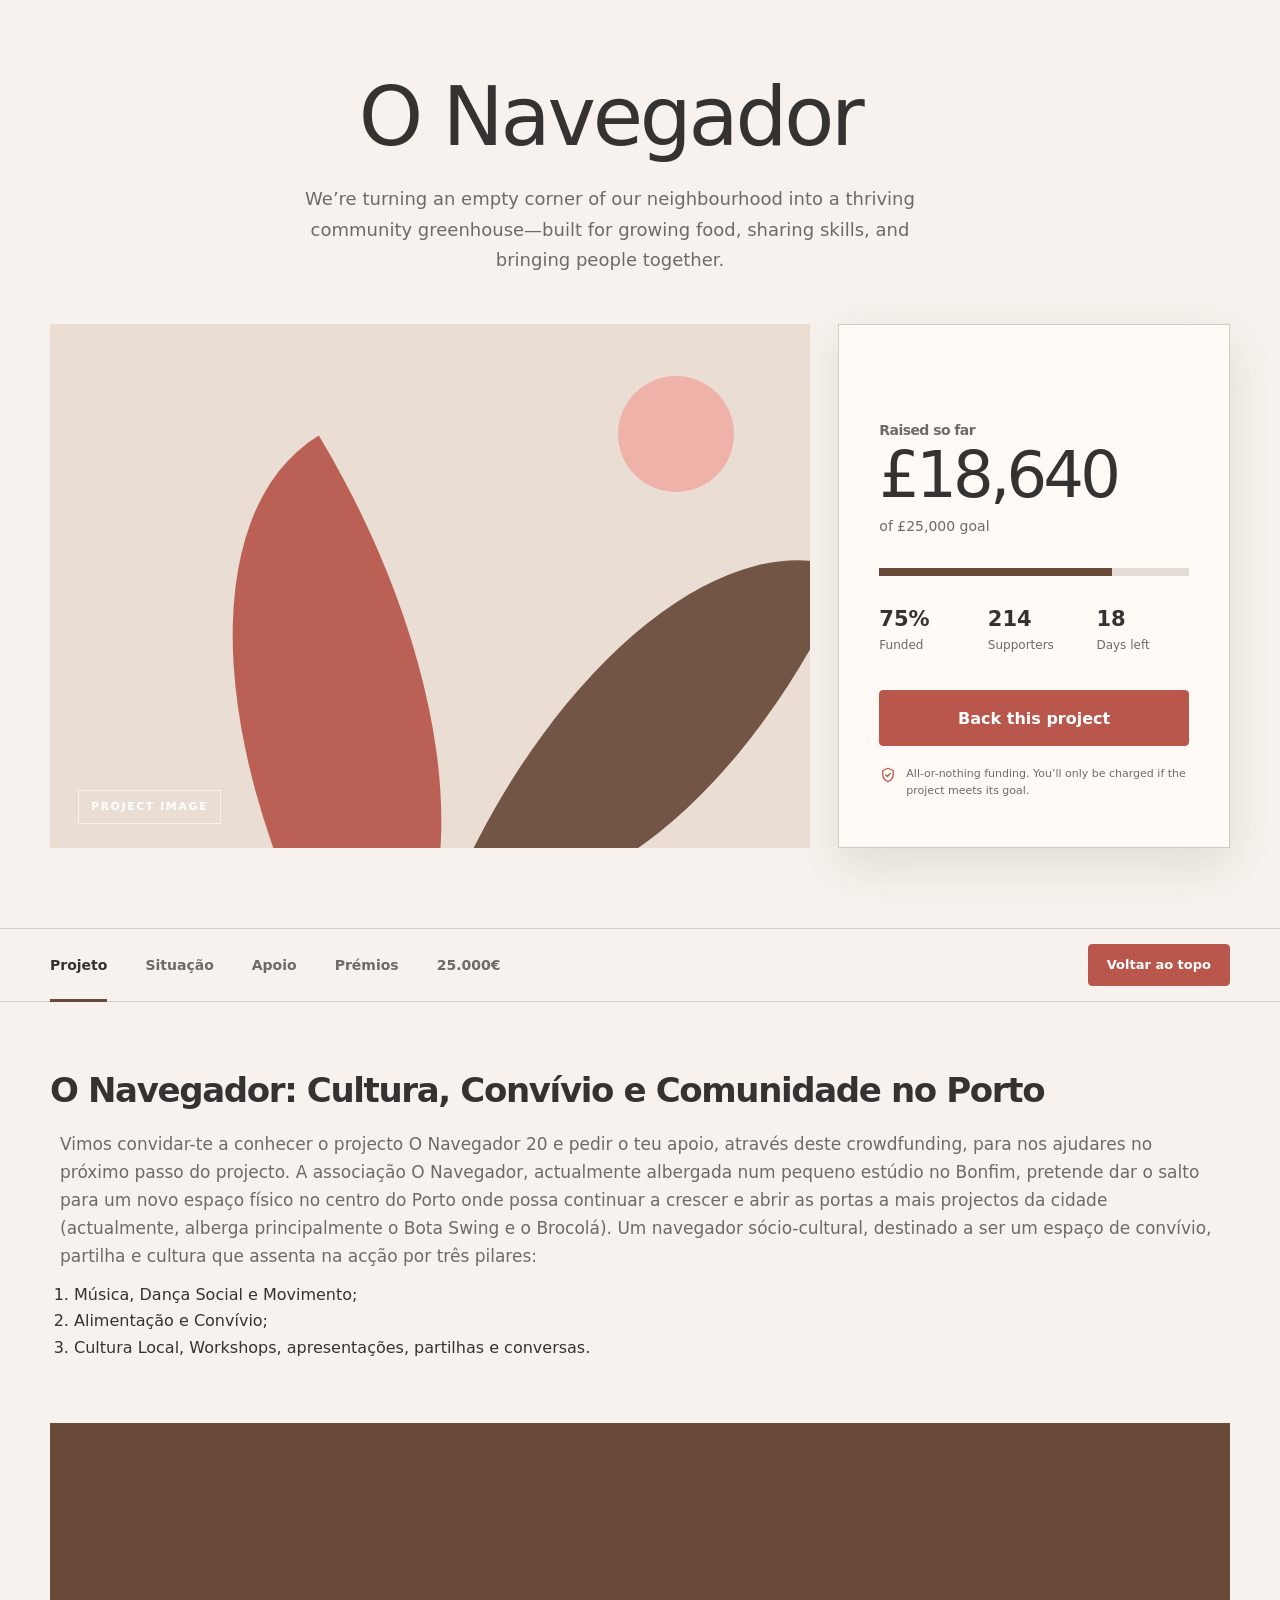
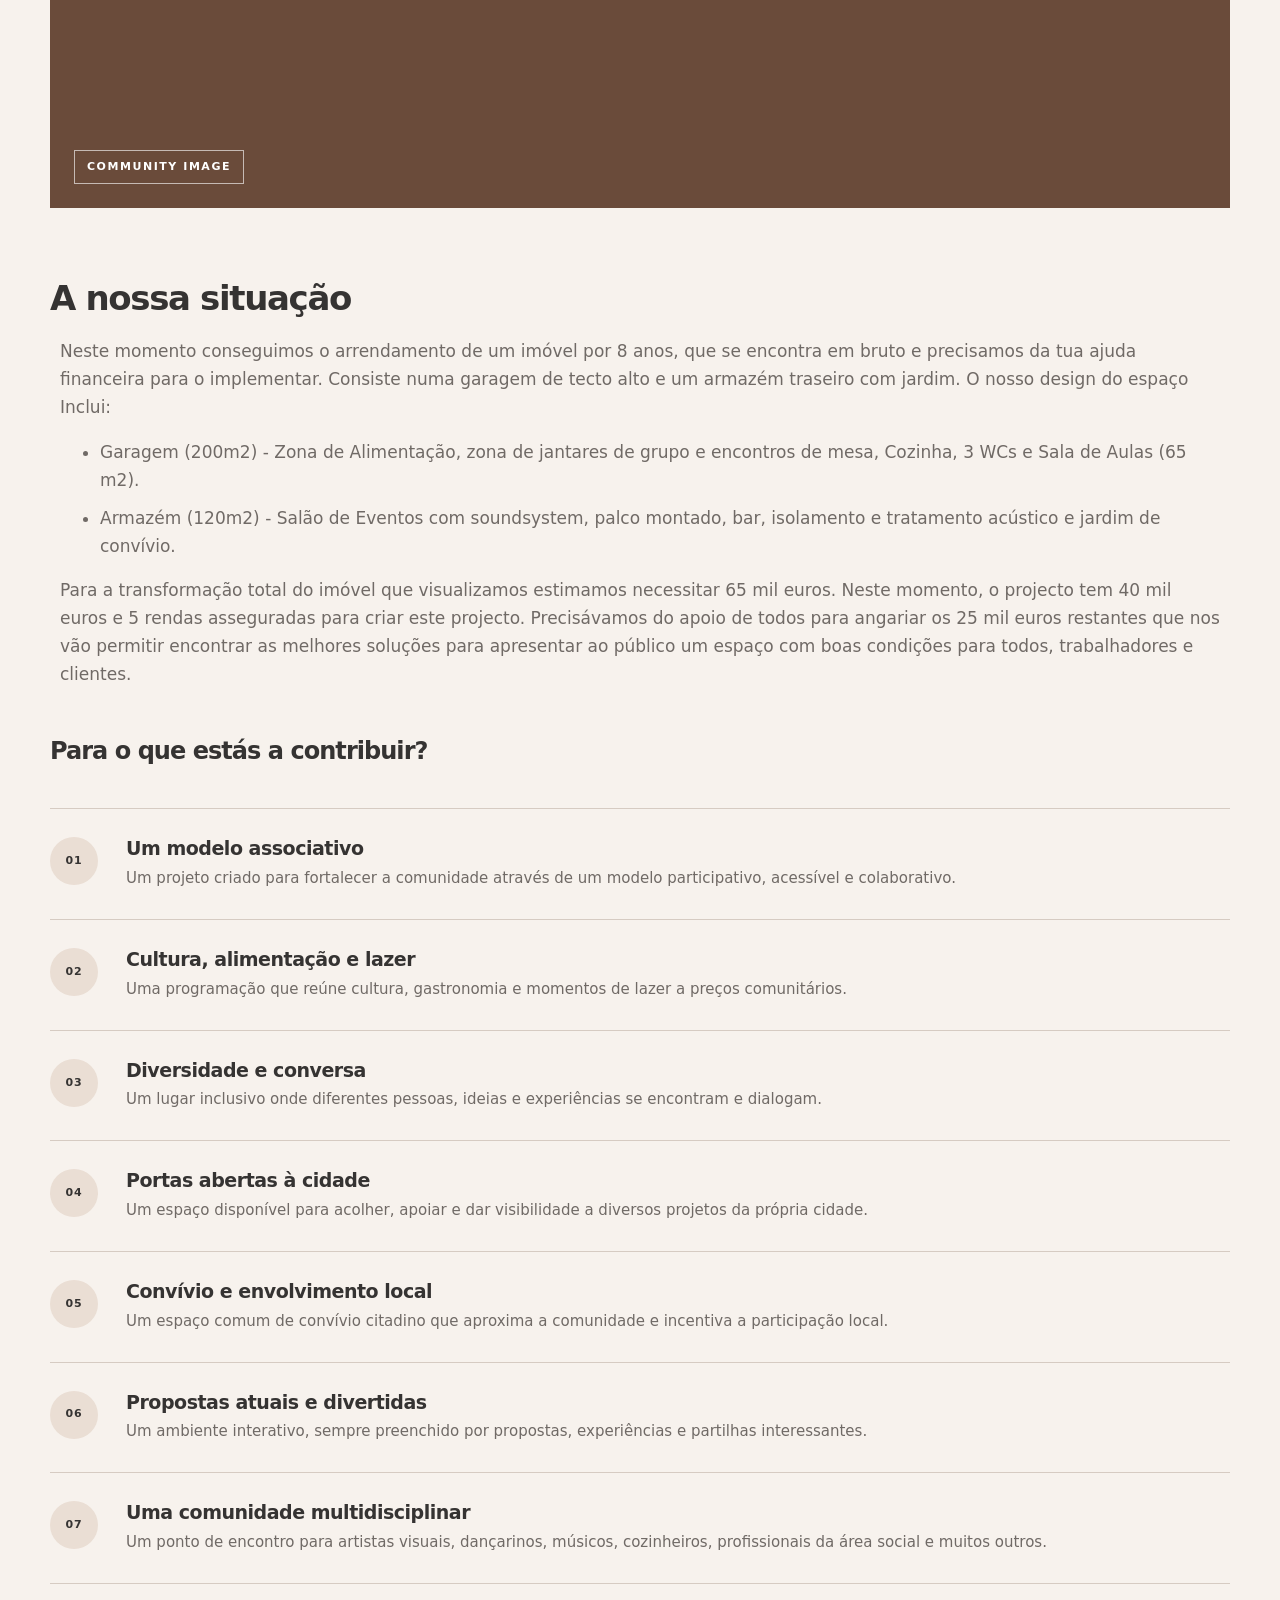
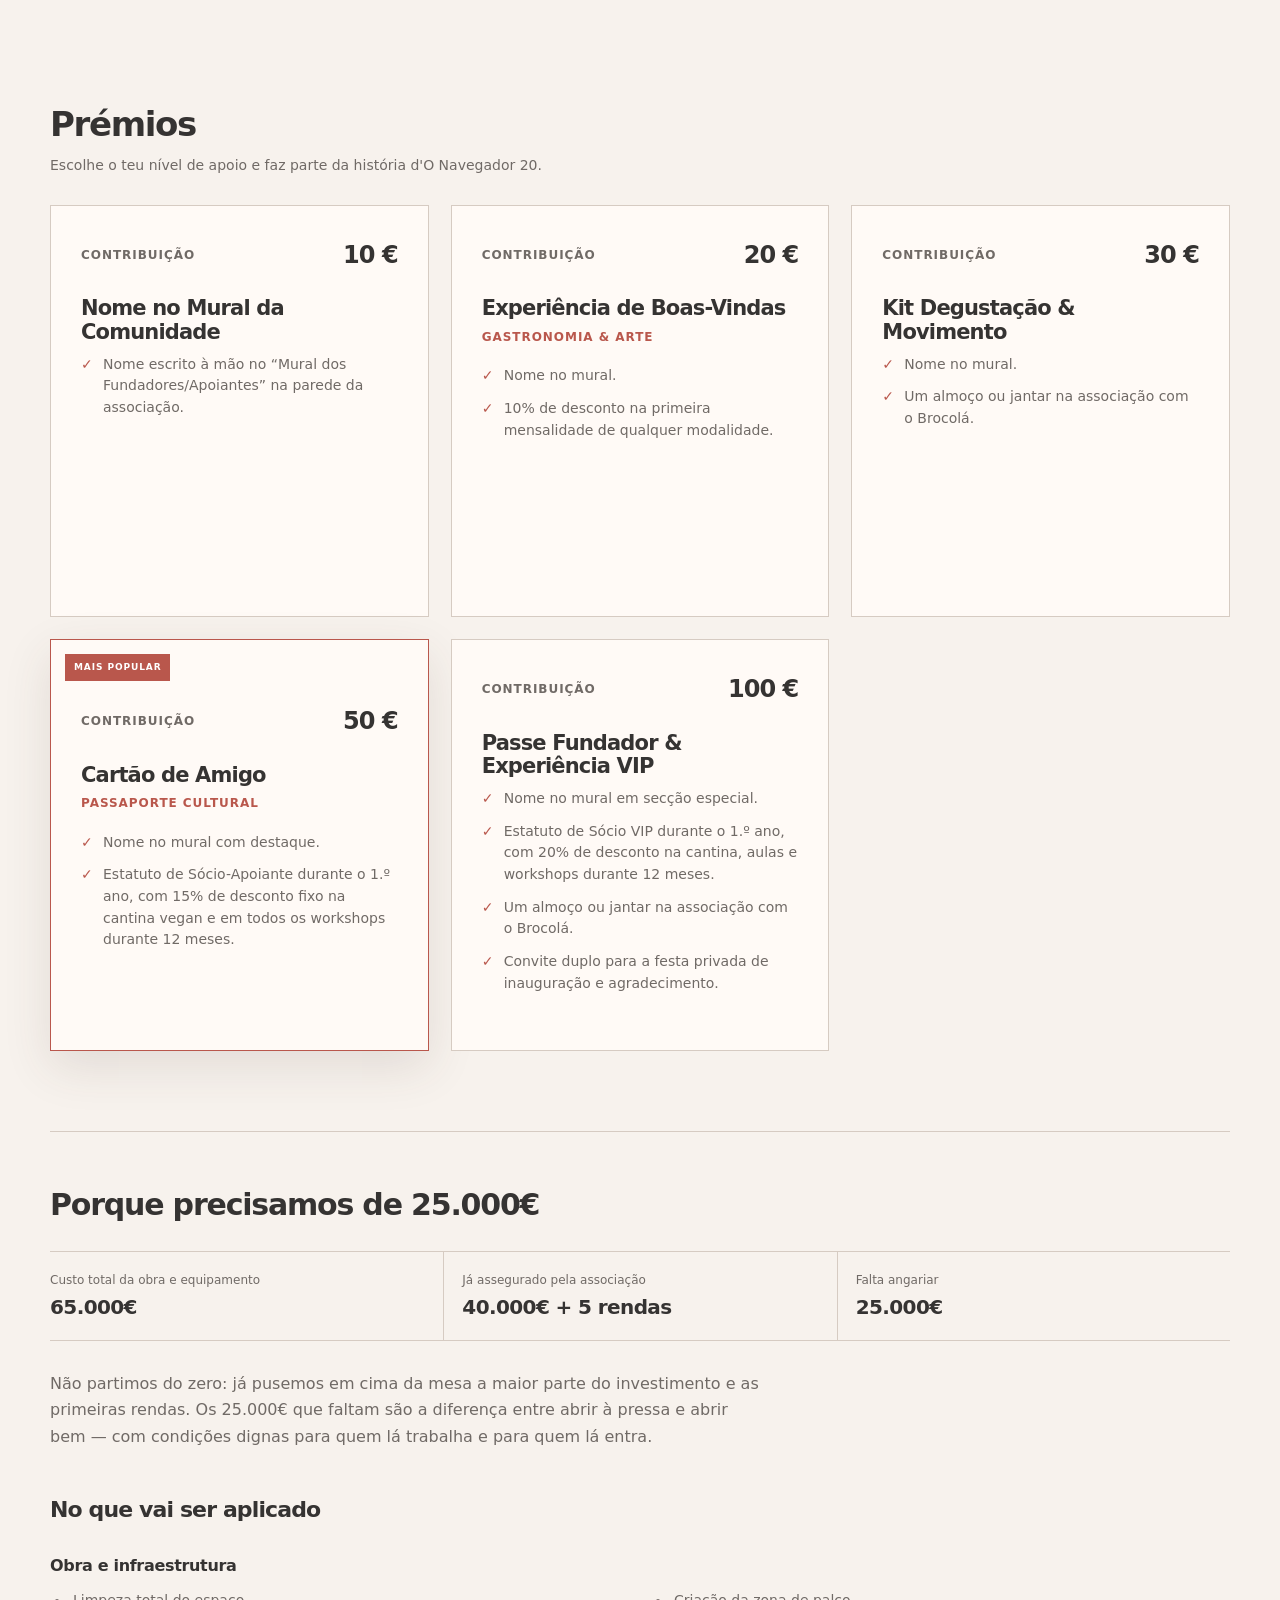
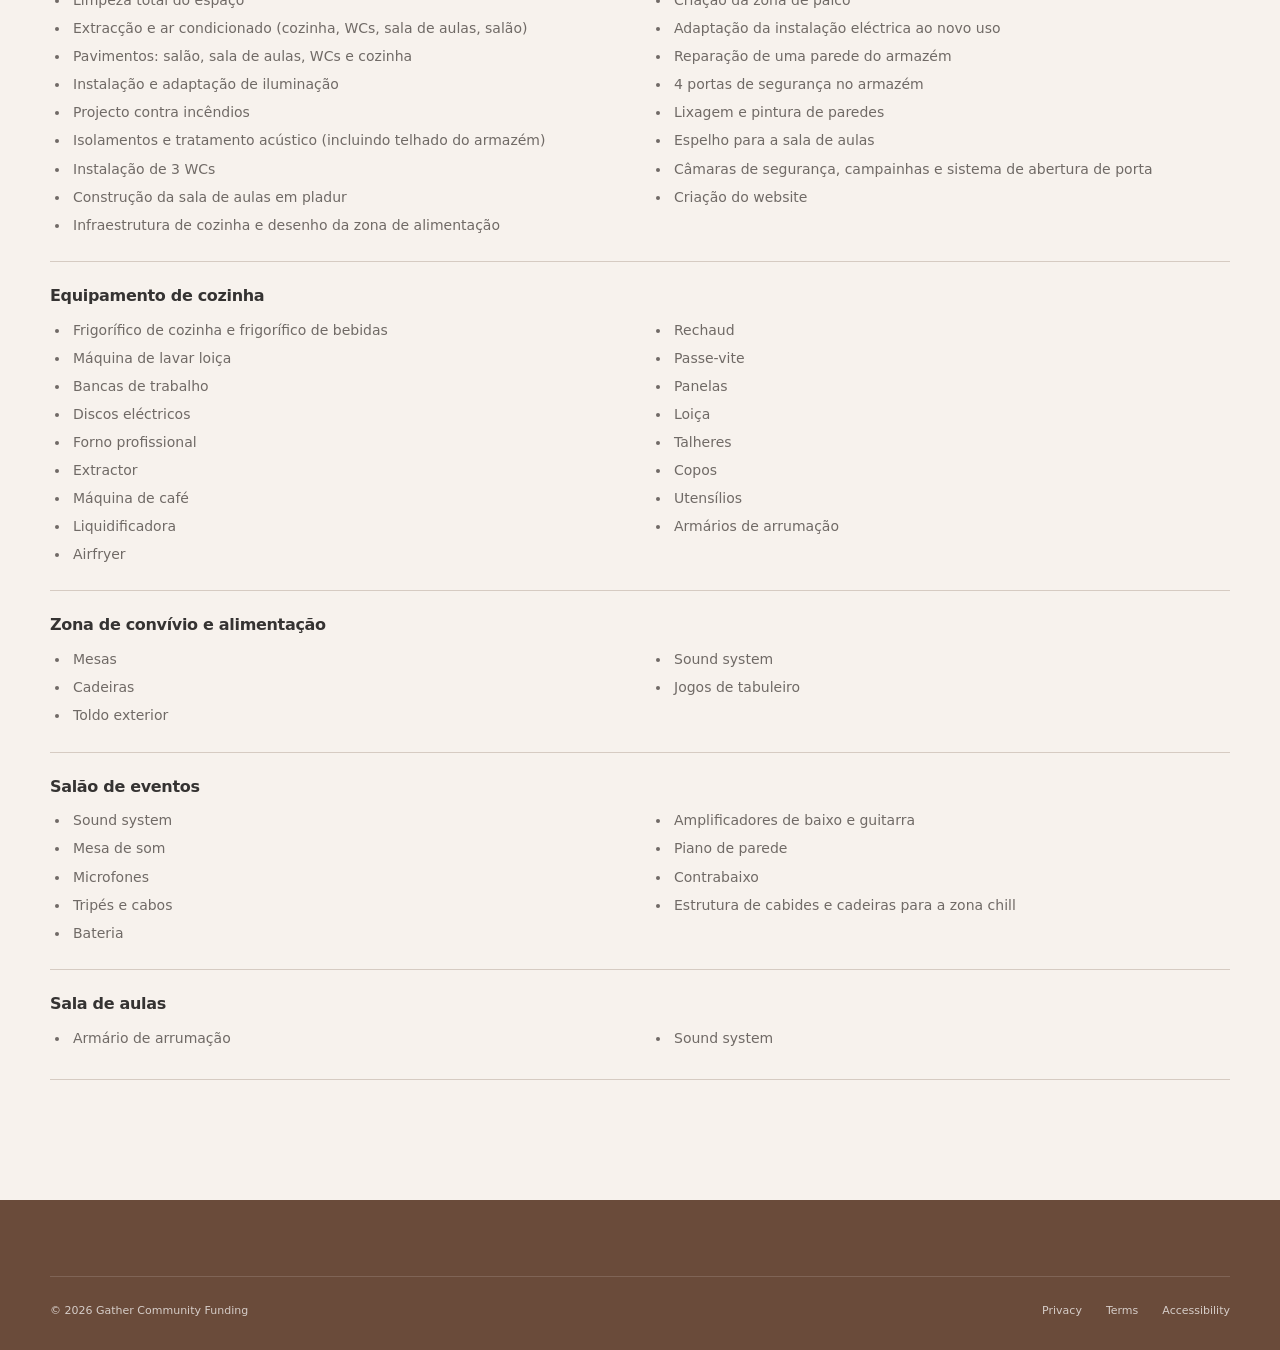
==== priv/static/index.html @ b73de10d "added backend for payment processing" ====
<!doctype html>
<html lang="en">

<head>
  <meta charset="UTF-8" />
  <meta name="viewport" content="width=device-width, initial-scale=1.0" />
  <meta name="description"
    content="Help Greenhouse Commons turn an unused city lot into a welcoming community space." />
  <title>Greenhouse Commons — Community Crowdfunding</title>
  <link rel="stylesheet" href="styles.css" />
</head>

<body>
  <main id="main-content">
    <article class="campaign">
      <header class="campaign__header page-container">
        <div>
          <h1 class="campaign__title">O Navegador</h1>
          <p class="campaign__summary">
            We’re turning an empty corner of our neighbourhood into a thriving
            community greenhouse—built for growing food, sharing skills, and
            bringing people together.
          </p>
        </div>

        <div class="campaign__overview">
          <figure class="media-placeholder media-placeholder--hero"
            aria-label="Image placeholder for the community greenhouse">
            <span class="media-placeholder__sun" aria-hidden="true"></span>
            <span class="media-placeholder__leaf media-placeholder__leaf--left" aria-hidden="true"></span>
            <span class="media-placeholder__leaf media-placeholder__leaf--right" aria-hidden="true"></span>
            <figcaption class="media-placeholder__label">Project image</figcaption>
          </figure>

          <section class="funding-summary" aria-labelledby="funding-title">
            <h2 class="funding-summary__label" id="funding-title">Raised so far</h2>
            <p class="funding-summary__amount">£18,640</p>
            <p class="funding-summary__goal">of £25,000 goal</p>

            <div class="progress" role="progressbar" aria-valuenow="75" aria-valuemin="0" aria-valuemax="100"
              aria-label="Campaign is 75 percent funded">
              <span class="progress__value"></span>
            </div>

            <dl class="campaign-stats">
              <div class="campaign-stats__item">
                <dt class="campaign-stats__label">Funded</dt>
                <dd class="campaign-stats__value">75%</dd>
              </div>
              <div class="campaign-stats__item">
                <dt class="campaign-stats__label">Supporters</dt>
                <dd class="campaign-stats__value">214</dd>
              </div>
              <div class="campaign-stats__item">
                <dt class="campaign-stats__label">Days left</dt>
                <dd class="campaign-stats__value">18</dd>
              </div>
            </dl>

            <a class="button button--primary button--large button--full" href="#rewards">
              Back this project
            </a>

            <p class="funding-summary__assurance">
              <svg class="funding-summary__assurance-icon" viewBox="0 0 24 24" aria-hidden="true">
                <path d="M12 3 5 6v5c0 4.5 2.8 8 7 10 4.2-2 7-5.5 7-10V6l-7-3Z"></path>
                <path d="m9 12 2 2 4-4"></path>
              </svg>
              <span>
                All-or-nothing funding. You’ll only be charged if the project
                meets its goal.
              </span>
            </p>
          </section>
        </div>
      </header>

      <nav class="campaign-nav" aria-label="Campaign sections">
        <div class="campaign-nav__inner page-container">
          <ul class="campaign-nav__list">
            <li class="campaign-nav__item">
              <a class="campaign-nav__link campaign-nav__link--active" href="#greenhouse-title">Projeto</a>
            </li>
            <li class="campaign-nav__item">
              <a class="campaign-nav__link" href="#build-title">Situação</a>
            </li>
            <li class="campaign-nav__item">
              <a class="campaign-nav__link" href="#contribution-title">Apoio</a>
            </li>
            <li class="campaign-nav__item">
              <a class="campaign-nav__link" href="#rewards-title">Prémios</a>
            </li>
            <li class="campaign-nav__item">
              <a class="campaign-nav__link" href="#funding-details-title">25.000€</a>
            </li>
          </ul>
          <a class="button button--primary button--small campaign-nav__action" href="#main-content">
            Voltar ao topo
          </a>
        </div>
      </nav>

      <div class="campaign__content page-container">
        <div class="campaign__story-column">
          <section class="story" id="story" aria-labelledby="story-title">
            <h2 class="visually-hidden" id="story-title">Our story</h2>
            <!-- <div class="story__lead">
              <h2>O Navegador: Cultura, Convívio e Comunidade no Porto</h2>
              <p class="story__lead-">
                A associação O Navegador promove um espaço comunitário de convívio, partilha e
                cultura no Porto. Apoia projetos locais e aproxima a comunidade através de três
                áreas principais: música, dança e movimento; alimentação e convívio; e cultura
                local, com workshops, apresentações, conversas e troca de conhecimentos. O
                objetivo é acolher mais iniciativas da cidade e fortalecer a colaboração e a
                participação cultural.
              </p>
            </div> -->

            <section class="story-section" aria-labelledby="greenhouse-title">
              <h2 class="story-section__title" id="greenhouse-title">O Navegador: Cultura, Convívio e Comunidade no
                Porto</h2>

              <p class="story-section__copy">
                Vimos convidar-te a conhecer o projecto O Navegador 20 e pedir o teu apoio,
                através deste crowdfunding, para nos ajudares no próximo passo do projecto. A
                associação O Navegador, actualmente albergada num pequeno estúdio no Bonfim,
                pretende dar o salto para um novo espaço físico no centro do Porto onde possa
                continuar a crescer e abrir as portas a mais projectos da cidade (actualmente,
                alberga principalmente o Bota Swing e o Brocolá). Um navegador sócio-cultural,
                destinado a ser um espaço de convívio, partilha e cultura que assenta na acção
                por três pilares:
              </p>
              <ol class="story__pillars">
                <li>Música, Dança Social e Movimento;</li>
                <li>Alimentação e Convívio;</li>
                <li>Cultura Local, Workshops, apresentações, partilhas e conversas.</li>
              </ol>
              <!-- <p class="story-section__copy"> -->
              <!--   Greenhouse Commons will be a volunteer-led growing space, open to -->
              <!--   everyone. Local families will grow fresh produce, schools will run -->
              <!--   hands-on nature sessions, and neighbours of all ages can share what -->
              <!--   they know—from seed saving to cooking. -->
              <!-- </p> -->

              <figure class="media-placeholder media-placeholder--story"
                aria-label="Image placeholder for volunteers gardening">
                <figcaption class="media-placeholder__label">Community image</figcaption>
              </figure>
            </section>

            <!-- <section class="organiser" aria-labelledby="organiser-title">
            <div class="organiser__avatar" aria-hidden="true">GC</div>
            <div>
              <p class="organiser__label">Project by</p>
              <h2 class="organiser__name" id="organiser-title">Greenhouse Commons</h2>
              <address class="organiser__location">Bristol, United Kingdom</address>
            </div>
            <a class="organiser__link" href="#organiser-title">View profile</a>
          </section> -->
          </section>
          <section class="story-section" aria-labelledby="build-title">
            <h2 class="story-section__title" id="build-title">A nossa situação</h2>
            <p class="story-section__copy">
              Neste momento conseguimos o arrendamento de um imóvel por 8
              anos, que se encontra em bruto e precisamos da tua ajuda
              financeira para o implementar. Consiste numa garagem de tecto
              alto e um armazém traseiro com jardim. O nosso design do espaço
              Inclui:
            </p>

            <ul>
              <li class="story-section__copy">
                Garagem (200m2) - Zona de Alimentação, zona de jantares de grupo
                e encontros de mesa, Cozinha, 3 WCs e Sala de Aulas (65 m2).
              </li>

              <li class="story-section__copy">
                Armazém (120m2) - Salão de Eventos com soundsystem, palco
                montado, bar, isolamento e tratamento acústico e jardim de
                convívio.
              </li>
            </ul>

            <p class="story-section__copy">
              Para a transformação total do imóvel que visualizamos estimamos necessitar 65 mil euros. Neste momento,
              o projecto tem 40 mil euros e 5 rendas asseguradas para criar este projecto. Precisávamos do apoio de
              todos para angariar os 25 mil euros restantes que nos vão permitir encontrar as melhores soluções para
              apresentar ao público um espaço com boas condições para todos, trabalhadores e clientes.
            </p>

            <h2 id="contribution-title">
              Para o que estás a contribuir?
            </h2>
            <!-- <p class="story-section__copy">
                Para empoderar um projecto com um modelo associativo, que tem como objectivo trazer cultura,
                alimentação, lazer, diversidade e conversas a preços comunitários. Que pretende abrir as portas a vários
                projectos da própria cidade e criar um espaço comum de convívio citadino e de envolvência local. Um
                espaço interactivo, sempre com propostas e partilhas interessantes, atuais e divertidas, albergando
                desde artistas visuais, dançarinos, músicos, cozinheiros, social workers e outros.
                Gostarias de saber mais detalhes? Vê a nossa apresentação do projeto!
              </p> -->

            <ol class="feature-list">
              <li class="feature-list__item">
                <span class="feature-list__number" aria-hidden="true">01</span>
                <div>
                  <h3 class="feature-list__title">Um modelo associativo</h3>
                  <p class="feature-list__copy">
                    Um projeto criado para fortalecer a comunidade através de um modelo participativo, acessível e
                    colaborativo.
                  </p>
                </div>
              </li>

              <li class="feature-list__item">
                <span class="feature-list__number" aria-hidden="true">02</span>
                <div>
                  <h3 class="feature-list__title">Cultura, alimentação e lazer</h3>
                  <p class="feature-list__copy">
                    Uma programação que reúne cultura, gastronomia e momentos de lazer a preços comunitários.
                  </p>
                </div>
              </li>

              <li class="feature-list__item">
                <span class="feature-list__number" aria-hidden="true">03</span>
                <div>
                  <h3 class="feature-list__title">Diversidade e conversa</h3>
                  <p class="feature-list__copy">
                    Um lugar inclusivo onde diferentes pessoas, ideias e experiências se encontram e dialogam.
                  </p>
                </div>
              </li>

              <li class="feature-list__item">
                <span class="feature-list__number" aria-hidden="true">04</span>
                <div>
                  <h3 class="feature-list__title">Portas abertas à cidade</h3>
                  <p class="feature-list__copy">
                    Um espaço disponível para acolher, apoiar e dar visibilidade a diversos projetos da própria
                    cidade.
                  </p>
                </div>
              </li>

              <li class="feature-list__item">
                <span class="feature-list__number" aria-hidden="true">05</span>
                <div>
                  <h3 class="feature-list__title">Convívio e envolvimento local</h3>
                  <p class="feature-list__copy">
                    Um espaço comum de convívio citadino que aproxima a comunidade e incentiva a participação local.
                  </p>
                </div>
              </li>

              <li class="feature-list__item">
                <span class="feature-list__number" aria-hidden="true">06</span>
                <div>
                  <h3 class="feature-list__title">Propostas atuais e divertidas</h3>
                  <p class="feature-list__copy">
                    Um ambiente interativo, sempre preenchido por propostas, experiências e partilhas interessantes.
                  </p>
                </div>
              </li>

              <li class="feature-list__item">
                <span class="feature-list__number" aria-hidden="true">07</span>
                <div>
                  <h3 class="feature-list__title">Uma comunidade multidisciplinar</h3>
                  <p class="feature-list__copy">
                    Um ponto de encontro para artistas visuais, dançarinos, músicos, cozinheiros, profissionais da
                    área social e muitos outros.
                  </p>
                </div>
              </li>
            </ol>
          </section>

          <section class="rewards" id="rewards" aria-labelledby="rewards-title">
            <header class="rewards__header">
              <h2 class="rewards__title" id="rewards-title">Prémios</h2>
              <p class="rewards__intro">
                Escolhe o teu nível de apoio e faz parte da história d'O Navegador 20.
              </p>
            </header>

            <article class="reward-card">
              <header class="reward-card__header">
                <p class="reward-card__pledge-label">Contribuição</p>
                <p class="reward-card__amount">10 €</p>
              </header>
              <h3 class="reward-card__title">Nome no Mural da Comunidade</h3>
              <ul class="reward-card__benefits">
                <li>Nome escrito à mão no “Mural dos Fundadores/Apoiantes” na parede da associação.</li>
              </ul>
            </article>

            <article class="reward-card">
              <header class="reward-card__header">
                <p class="reward-card__pledge-label">Contribuição</p>
                <p class="reward-card__amount">20 €</p>
              </header>
              <h3 class="reward-card__title">Experiência de Boas-Vindas</h3>
              <p class="reward-card__subtitle">Gastronomia &amp; Arte</p>
              <ul class="reward-card__benefits">
                <li>Nome no mural.</li>
                <li>10% de desconto na primeira mensalidade de qualquer modalidade.</li>
              </ul>
            </article>

            <article class="reward-card">
              <header class="reward-card__header">
                <p class="reward-card__pledge-label">Contribuição</p>
                <p class="reward-card__amount">30 €</p>
              </header>
              <h3 class="reward-card__title">Kit Degustação &amp; Movimento</h3>
              <ul class="reward-card__benefits">
                <li>Nome no mural.</li>
                <li>Um almoço ou jantar na associação com o Brocolá.</li>
              </ul>
            </article>

            <article class="reward-card reward-card--featured">
              <p class="reward-card__badge">Mais popular</p>
              <div class="reward-card__body">
                <header class="reward-card__header">
                  <p class="reward-card__pledge-label">Contribuição</p>
                  <p class="reward-card__amount">50 €</p>
                </header>
                <h3 class="reward-card__title">Cartão de Amigo</h3>
                <p class="reward-card__subtitle">Passaporte Cultural</p>
                <ul class="reward-card__benefits">
                  <li>Nome no mural com destaque.</li>
                  <li>
                    Estatuto de Sócio-Apoiante durante o 1.º ano, com 15% de desconto fixo na cantina
                    vegan e em todos os workshops durante 12 meses.
                  </li>
                </ul>
              </div>
            </article>

            <article class="reward-card">
              <header class="reward-card__header">
                <p class="reward-card__pledge-label">Contribuição</p>
                <p class="reward-card__amount">100 €</p>
              </header>
              <h3 class="reward-card__title">Passe Fundador &amp; Experiência VIP</h3>
              <ul class="reward-card__benefits">
                <li>Nome no mural em secção especial.</li>
                <li>
                  Estatuto de Sócio VIP durante o 1.º ano, com 20% de desconto na cantina, aulas e
                  workshops durante 12 meses.
                </li>
                <li>Um almoço ou jantar na associação com o Brocolá.</li>
                <li>Convite duplo para a festa privada de inauguração e agradecimento.</li>
              </ul>
            </article>
          </section>


          <section class="funding-details" lang="pt-PT" aria-labelledby="funding-details-title">
            <h2 class="funding-details__title" id="funding-details-title">
              Porque precisamos de 25.000€
            </h2>

            <dl class="funding-breakdown">
              <div class="funding-breakdown__item">
                <dt>Custo total da obra e equipamento</dt>
                <dd>65.000€</dd>
              </div>
              <div class="funding-breakdown__item">
                <dt>Já assegurado pela associação</dt>
                <dd>40.000€ + 5 rendas</dd>
              </div>
              <div class="funding-breakdown__item">
                <dt>Falta angariar</dt>
                <dd>25.000€</dd>
              </div>
            </dl>

            <p class="funding-details__intro">
              Não partimos do zero: já pusemos em cima da mesa a maior parte do investimento e as primeiras rendas.
              Os 25.000€ que faltam são a diferença entre abrir à pressa e abrir bem — com condições dignas para quem
              lá trabalha e para quem lá entra.
            </p>

            <section class="funding-details__allocation" aria-labelledby="funding-allocation-title">
              <h3 class="funding-details__subtitle" id="funding-allocation-title">No que vai ser aplicado</h3>

              <section class="funding-details__group" aria-labelledby="infrastructure-title">
                <h4 id="infrastructure-title">Obra e infraestrutura</h4>
                <ul>
                  <li>Limpeza total do espaço</li>
                  <li>Extracção e ar condicionado (cozinha, WCs, sala de aulas, salão)</li>
                  <li>Pavimentos: salão, sala de aulas, WCs e cozinha</li>
                  <li>Instalação e adaptação de iluminação</li>
                  <li>Projecto contra incêndios</li>
                  <li>Isolamentos e tratamento acústico (incluindo telhado do armazém)</li>
                  <li>Instalação de 3 WCs</li>
                  <li>Construção da sala de aulas em pladur</li>
                  <li>Infraestrutura de cozinha e desenho da zona de alimentação</li>
                  <li>Criação da zona de palco</li>
                  <li>Adaptação da instalação eléctrica ao novo uso</li>
                  <li>Reparação de uma parede do armazém</li>
                  <li>4 portas de segurança no armazém</li>
                  <li>Lixagem e pintura de paredes</li>
                  <li>Espelho para a sala de aulas</li>
                  <li>Câmaras de segurança, campainhas e sistema de abertura de porta</li>
                  <li>Criação do website</li>
                </ul>
              </section>

              <section class="funding-details__group" aria-labelledby="kitchen-equipment-title">
                <h4 id="kitchen-equipment-title">Equipamento de cozinha</h4>
                <ul>
                  <li>Frigorífico de cozinha e frigorífico de bebidas</li>
                  <li>Máquina de lavar loiça</li>
                  <li>Bancas de trabalho</li>
                  <li>Discos eléctricos</li>
                  <li>Forno profissional</li>
                  <li>Extractor</li>
                  <li>Máquina de café</li>
                  <li>Liquidificadora</li>
                  <li>Airfryer</li>
                  <li>Rechaud</li>
                  <li>Passe-vite</li>
                  <li>Panelas</li>
                  <li>Loiça</li>
                  <li>Talheres</li>
                  <li>Copos</li>
                  <li>Utensílios</li>
                  <li>Armários de arrumação</li>
                </ul>
              </section>

              <section class="funding-details__group" aria-labelledby="social-area-title">
                <h4 id="social-area-title">Zona de convívio e alimentação</h4>
                <ul>
                  <li>Mesas</li>
                  <li>Cadeiras</li>
                  <li>Toldo exterior</li>
                  <li>Sound system</li>
                  <li>Jogos de tabuleiro</li>
                </ul>
              </section>

              <section class="funding-details__group" aria-labelledby="events-hall-title">
                <h4 id="events-hall-title">Salão de eventos</h4>
                <ul>
                  <li>Sound system</li>
                  <li>Mesa de som</li>
                  <li>Microfones</li>
                  <li>Tripés e cabos</li>
                  <li>Bateria</li>
                  <li>Amplificadores de baixo e guitarra</li>
                  <li>Piano de parede</li>
                  <li>Contrabaixo</li>
                  <li>Estrutura de cabides e cadeiras para a zona chill</li>
                </ul>
              </section>

              <section class="funding-details__group" aria-labelledby="classroom-title">
                <h4 id="classroom-title">Sala de aulas</h4>
                <ul>
                  <li>Armário de arrumação</li>
                  <li>Sound system</li>
                </ul>
              </section>
            </section>
          </section>

          <!-- <figure class="testimonial"> -->
          <!--   <blockquote class="testimonial__quote"> -->
          <!--     “A place like this gives people a reason to stop, talk, and make -->
          <!--     something together. That’s exactly what our street needs.” -->
          <!--   </blockquote> -->
          <!--   <figcaption class="testimonial__credit">— Priya, Willow Street resident</figcaption> -->
          <!-- </figure> -->
          </section>

          <!-- <section class="updates" id="updates" aria-labelledby="updates-title"> -->
          <!--   <header class="section-heading"> -->
          <!--     <div> -->
          <!--       <p class="eyebrow eyebrow--flush">From the team</p> -->
          <!--       <h2 class="section-heading__title" id="updates-title">Project updates</h2> -->
          <!--     </div> -->
          <!--     <p class="section-heading__meta">3 updates</p> -->
          <!--   </header> -->
          <!---->
          <!--   <article class="update-card"> -->
          <!--     <time class="update-card__date" datetime="2026-08-14">14 August 2026</time> -->
          <!--     <h3 class="update-card__title">We’ve crossed the halfway mark!</h3> -->
          <!--     <p class="update-card__copy"> -->
          <!--       Thank you to everyone who has pledged, shared, and cheered us on. -->
          <!--       Site preparation begins next week. -->
          <!--     </p> -->
          <!--   </article> -->
          <!-- </section> -->

          <!-- <section class="comments" id="comments" aria-labelledby="comments-title"> -->
          <!--   <p class="eyebrow eyebrow--compact">Join the conversation</p> -->
          <!--   <h2 class="comments__title" id="comments-title">Questions or encouragement?</h2> -->
          <!--   <p class="comments__copy"> -->
          <!--     Log in to leave a comment for the Greenhouse Commons team. -->
          <!--   </p> -->
          <!--   <a class="text-link" href="#comments"> -->
          <!--     View 24 comments <span class="text-link__arrow" aria-hidden="true">→</span> -->
          <!--   </a> -->
          <!-- </section> -->
        </div>

      </div>
    </article>
  </main>

  <footer class="site-footer">
    <!-- <div class="site-footer__content page-container"> -->
    <!--   <section class="site-footer__about" aria-labelledby="footer-about-title"> -->
    <!--     <h2 class="site-footer__brand" id="footer-about-title"> -->
    <!--       <span class="brand-mark" aria-hidden="true"> -->
    <!--         <span class="brand-mark__leaf"></span> -->
    <!--         <span class="brand-mark__leaf"></span> -->
    <!--         <span class="brand-mark__leaf"></span> -->
    <!--       </span> -->
    <!--       gather -->
    <!--     </h2> -->
    <!--     <p class="site-footer__tagline">Good ideas grow when we gather.</p> -->
    <!--   </section> -->
    <!---->
    <!--   <nav class="footer-nav" aria-label="Explore"> -->
    <!--     <h2 class="footer-nav__title">Explore</h2> -->
    <!--     <ul class="footer-nav__list"> -->
    <!--       <li class="footer-nav__item"><a class="footer-nav__link" href="#story">Discover projects</a></li> -->
    <!--       <li class="footer-nav__item"><a class="footer-nav__link" href="#rewards">Start a project</a></li> -->
    <!--       <li class="footer-nav__item"><a class="footer-nav__link" href="#updates">How it works</a></li> -->
    <!--     </ul> -->
    <!--   </nav> -->
    <!---->
    <!--   <nav class="footer-nav" aria-label="About"> -->
    <!--     <h2 class="footer-nav__title">About</h2> -->
    <!--     <ul class="footer-nav__list"> -->
    <!--       <li class="footer-nav__item"><a class="footer-nav__link" href="#story">Our story</a></li> -->
    <!--       <li class="footer-nav__item"><a class="footer-nav__link" href="#main-content">Trust &amp; safety</a></li> -->
    <!--       <li class="footer-nav__item"><a class="footer-nav__link" href="#comments">Help centre</a></li> -->
    <!--     </ul> -->
    <!--   </nav> -->
    <!---->
    <!--   <section class="newsletter" aria-labelledby="newsletter-title"> -->
    <!--     <h2 class="newsletter__title" id="newsletter-title">Stay in the loop</h2> -->
    <!--     <p class="newsletter__description">Fresh projects and good news, once a month.</p> -->
    <!--     <form class="newsletter__form"> -->
    <!--       <label class="visually-hidden" for="email">Email address</label> -->
    <!--       <input class="newsletter__input" id="email" type="email" placeholder="Email address" required /> -->
    <!--       <button class="newsletter__submit" type="submit" aria-label="Subscribe">→</button> -->
    <!--     </form> -->
    <!--   </section> -->
    <!-- </div> -->

    <div class="site-footer__legal page-container">
      <p>© 2026 Gather Community Funding</p>
      <nav class="legal-nav" aria-label="Legal">
        <a class="legal-nav__link" href="#main-content">Privacy</a>
        <a class="legal-nav__link" href="#main-content">Terms</a>
        <a class="legal-nav__link" href="#main-content">Accessibility</a>
      </nav>
    </div>
  </footer>

  <p class="toast" role="status" aria-live="polite" hidden>Project link copied</p>

  <script src="script.js"></script>
</body>
---- priv/static/styles.css ----
/* --------------------------------------------------------------------------
   Design tokens
   Core palette: charcoal grey, warm pastel, salmon, and walnut wood.
   -------------------------------------------------------------------------- */

:root {
  --palette-grey: #353332;
  --palette-pastel: #eaded4;
  --palette-salmon: #b9574c;
  --palette-wood: #6a4b3a;

  --color-primary: var(--palette-salmon);
  --color-primary-dark: var(--palette-wood);
  --color-primary-soft: var(--palette-pastel);
  --color-secondary: var(--palette-wood);
  --color-secondary-soft: #efb2a9;

  --color-text: var(--palette-grey);
  --color-text-muted: #706a66;
  --color-background: #f7f2ed;
  --color-surface: #fffaf6;
  --color-surface-alt: #eee5dd;
  --color-border: #d6cbc2;
  --color-track: #e4dcd5;
  --color-white: #ffffff;

  --font-body: "DM Sans", system-ui, -apple-system, BlinkMacSystemFont, "Segoe UI", sans-serif;
  --font-heading: "Manrope", "Avenir Next", system-ui, sans-serif;

  --content-width: 1180px;
  --content-gutter: 48px;
  --border-radius: 4px;
  --shadow-card: 0 16px 45px rgba(75, 58, 48, 0.12);
  --transition-fast: 160ms ease;
}

/* --------------------------------------------------------------------------
   Document defaults
   -------------------------------------------------------------------------- */

*,
*::before,
*::after {
  box-sizing: border-box;
}

html {
  scroll-behavior: smooth;
  scroll-padding-top: 90px;
}

body {
  margin: 0;
  background: var(--color-background);
  color: var(--color-text);
  font-family: var(--font-body);
  font-size: 16px;
  line-height: 1.65;
}

h1,
h2,
h3,
p,
figure,
blockquote,
dl,
dd {
  margin: 0;
}

h1,
h2,
h3 {

  font-family: var(--font-heading);
  line-height: 1.1;
  letter-spacing: -0.04em;
  margin-bottom: 30px;
}

h2,
h3 {
  margin-top: 50px;
}

button,
input {
  font: inherit;
}

button,
a {
  -webkit-tap-highlight-color: transparent;
}

a {
  color: inherit;
  text-decoration: none;
}

svg {
  display: block;
  max-width: 100%;
}

address {
  font-style: normal;
}

/* --------------------------------------------------------------------------
   Shared layout and interface blocks
   -------------------------------------------------------------------------- */

.page-container {
  width: min(var(--content-width), calc(100% - var(--content-gutter)));
  margin-inline: auto;
}

.skip-link {
  position: fixed;
  top: 8px;
  left: 8px;
  z-index: 100;
  transform: translateY(-160%);
  padding: 10px 16px;
  border: 2px solid var(--color-primary);
  background: var(--color-surface);
  color: var(--color-primary-dark);
}

.skip-link:focus {
  transform: translateY(0);
}

.visually-hidden {
  position: absolute;
  width: 1px;
  height: 1px;
  padding: 0;
  margin: -1px;
  overflow: hidden;
  clip: rect(0, 0, 0, 0);
  white-space: nowrap;
  border: 0;
}

.eyebrow {
  margin-bottom: 16px;
  color: var(--color-primary);
  font-size: 12px;
  font-weight: 700;
  letter-spacing: 0.16em;
  text-transform: uppercase;
}

.eyebrow--compact {
  margin-bottom: 10px;
}

.eyebrow--flush {
  margin-bottom: 0;
}

.button {
  display: inline-flex;
  min-height: 46px;
  align-items: center;
  justify-content: center;
  border: 1px solid transparent;
  border-radius: var(--border-radius);
  cursor: pointer;
  font-weight: 700;
  line-height: 1.2;
  transition:
    background-color var(--transition-fast),
    border-color var(--transition-fast),
    color var(--transition-fast),
    transform var(--transition-fast);
}

.button:hover {
  transform: translateY(-1px);
}

.button--primary {
  border-color: var(--color-primary);
  background: var(--color-primary);
  color: var(--color-white);
}

.button--primary:hover {
  border-color: var(--color-primary-dark);
  background: var(--color-primary-dark);
}

.button--outline {
  border-color: var(--color-primary);
  background: transparent;
  color: var(--color-primary);
}

.button--outline:hover {
  background: var(--color-primary);
  color: var(--color-white);
}

.button--small {
  min-height: 42px;
  padding-inline: 18px;
  font-size: 13px;
}

.button--large {
  min-height: 56px;
  padding-inline: 28px;
}

.button--full {
  width: 100%;
}

.button:focus-visible,
a:focus-visible,
button:focus-visible,
input:focus-visible {
  outline: 3px solid var(--color-secondary);
  outline-offset: 3px;
}

.text-link {
  display: inline-flex;
  gap: 8px;
  margin-top: 22px;
  color: var(--color-primary);
  font-weight: 700;
}

.text-link:hover {
  color: var(--color-secondary);
}

.text-link__arrow {
  transition: transform var(--transition-fast);
}

.text-link:hover .text-link__arrow {
  transform: translateX(3px);
}

/* --------------------------------------------------------------------------
   Campaign header
   -------------------------------------------------------------------------- */

.campaign__header {
  display: grid;
  grid-template-columns: minmax(0, 1fr) auto;
  align-items: end;
  gap: 48px 60px;
  padding-top: 72px;
  padding-bottom: 80px;
}

.campaign__title {
  max-width: 820px;
  margin: 0 auto 22px;
  font-size: clamp(48px, 6.4vw, 84px);
  font-weight: 500;
  text-align: center;
}

.campaign__summary {
  max-width: 675px;
  margin: 0 auto;
  color: var(--color-text-muted);
  font-size: 18px;
  line-height: 1.7;
  text-align: center;
}

.campaign__overview {
  display: grid;
  grid-column: 1 / -1;
  grid-template-columns: minmax(0, 1.65fr) minmax(330px, 0.85fr);
  align-items: stretch;
  gap: 28px;
}

/* --------------------------------------------------------------------------
   Share button
   -------------------------------------------------------------------------- */

.share-button {
  display: flex;
  align-items: center;
  gap: 9px;
  padding: 11px 0;
  border: 0;
  background: transparent;
  color: var(--color-text);
  cursor: pointer;
  font-size: 14px;
  font-weight: 700;
}

.share-button:hover {
  color: var(--color-secondary);
}

.share-button__icon {
  width: 20px;
  fill: none;
  stroke: currentColor;
  stroke-linecap: round;
  stroke-linejoin: round;
  stroke-width: 1.7;
}

/* --------------------------------------------------------------------------
   Reusable media placeholders
   -------------------------------------------------------------------------- */

.media-placeholder {
  position: relative;
  display: flex;
  overflow: hidden;
  align-items: flex-end;
}

.media-placeholder--hero {
  min-height: 520px;
  background: var(--color-primary-soft);
}

.media-placeholder--story {
  min-height: 385px;
  margin-block: 62px 72px;
  padding: 24px;
  background: var(--color-secondary);
}

.media-placeholder--reward {
  height: 175px;
  background: var(--color-secondary-soft);
}

.media-placeholder__label {
  position: relative;
  z-index: 2;
  margin: 0 0 24px 28px;
  padding: 7px 12px;
  border: 1px solid rgba(255, 255, 255, 0.62);
  color: var(--color-white);
  font-size: 11px;
  font-weight: 700;
  letter-spacing: 0.14em;
  text-transform: uppercase;
}

.media-placeholder--story .media-placeholder__label {
  margin: 0;
}

.media-placeholder__sun {
  position: absolute;
  top: 52px;
  right: 76px;
  width: 116px;
  height: 116px;
  border-radius: 50%;
  background: var(--color-secondary-soft);
}

.media-placeholder__leaf {
  position: absolute;
  bottom: -140px;
  width: 270px;
  height: 520px;
  border-radius: 100% 0 100% 0;
  background: var(--color-primary);
  opacity: 0.93;
}

.media-placeholder__leaf--left {
  left: 20%;
  transform: rotate(-31deg);
}

.media-placeholder__leaf--right {
  right: 3%;
  transform: rotate(24deg) scale(0.86);
  background: var(--color-primary-dark);
}

/* --------------------------------------------------------------------------
   Funding summary
   -------------------------------------------------------------------------- */

.funding-summary {
  display: flex;
  flex-direction: column;
  justify-content: center;
  padding: 48px 40px;
  border: 1px solid var(--color-border);
  background: var(--color-surface);
  box-shadow: var(--shadow-card);
}

.funding-summary__label {
  margin-bottom: 2px;
  color: var(--color-text-muted);
  font-size: 14px;
  font-weight: 600;
}

.funding-summary__amount {
  font-family: var(--font-heading);
  font-size: clamp(46px, 5vw, 64px);
  font-weight: 500;
  letter-spacing: -0.06em;
  line-height: 1.1;
}

.funding-summary__goal {
  margin: 4px 0 30px;
  color: var(--color-text-muted);
  font-size: 14px;
}

.funding-summary__assurance {
  display: flex;
  align-items: flex-start;
  gap: 9px;
  margin-top: 20px;
  color: var(--color-text-muted);
  font-size: 11px;
  line-height: 1.5;
}

.funding-summary__assurance-icon {
  flex: 0 0 18px;
  width: 18px;
  fill: none;
  stroke: var(--color-primary);
  stroke-linecap: round;
  stroke-linejoin: round;
  stroke-width: 1.7;
}

.progress {
  height: 8px;
  margin-bottom: 26px;
  overflow: hidden;
  background: var(--color-track);
}

.progress__value {
  display: block;
  width: 75%;
  height: 100%;
  background: var(--color-secondary);
}

.campaign-stats {
  display: grid;
  grid-template-columns: repeat(3, 1fr);
  gap: 16px;
  margin-bottom: 34px;
}

.campaign-stats__item {
  display: flex;
  flex-direction: column-reverse;
}

.campaign-stats__label {
  color: var(--color-text-muted);
  font-size: 12px;
}

.campaign-stats__value {
  font-size: 21px;
  font-weight: 700;
}

/* --------------------------------------------------------------------------
   In-page campaign navigation
   -------------------------------------------------------------------------- */

.campaign-nav {
  position: sticky;
  top: 0;
  z-index: 40;
  border-top: 1px solid var(--color-border);
  border-bottom: 1px solid var(--color-border);
  background: rgba(247, 242, 237, 0.96);
  backdrop-filter: blur(12px);
}

.campaign-nav__inner {
  min-height: 72px;
  display: flex;
  align-items: center;
  justify-content: space-between;
}

.campaign-nav__list {
  display: flex;
  align-self: stretch;
  gap: 38px;
  margin: 0;
  padding: 0;
  list-style: none;
}

.campaign-nav__item {
  display: flex;
}

.campaign-nav__link {
  position: relative;
  display: flex;
  align-items: center;
  gap: 7px;
  color: var(--color-text-muted);
  font-size: 14px;
  font-weight: 600;
}

.campaign-nav__link:hover,
.campaign-nav__link--active {
  color: var(--color-text);
}

.campaign-nav__link--active::after {
  position: absolute;
  right: 0;
  bottom: -1px;
  left: 0;
  height: 3px;
  background: var(--color-secondary);
  content: "";
}

.campaign-nav__count {
  display: inline-grid;
  width: 22px;
  height: 22px;
  place-items: center;
  border-radius: 50%;
  background: var(--color-track);
  font-size: 10px;
}

/* --------------------------------------------------------------------------
   Campaign content and story
   -------------------------------------------------------------------------- */

.campaign__content {
  display: grid;
  /* grid-template-columns: minmax(0, 1.65fr) minmax(320px, 0.85fr); */
  align-items: start;
  gap: 90px;
  padding-top: 20px;
  padding-bottom: 120px;
}

.campaign__story-column {
  min-width: 0;
}

.story__lead {
  margin-bottom: 64px;
  font-family: var(--font-heading);
  font-size: clamp(26px, 3vw, 34px);
  font-weight: 500;
  letter-spacing: -0.035em;
  line-height: 1.4;
}

.story__pillars {
  margin: 0.75em 0 0;
  padding-left: 1.5em;
}

.story-section__title,
.section-heading__title,
.comments__title,
.rewards__title {
  margin-bottom: 20px;
  font-size: 34px;
  font-weight: 600;
}

.story-section__copy {
  color: var(--color-text-muted);
  font-size: 17px;
  margin: 10px;
}

.feature-list {
  margin: 44px 0 72px;
  padding: 0;
  list-style: none;
}

.feature-list__item {
  display: grid;
  grid-template-columns: 54px 1fr;
  gap: 22px;
  padding-block: 28px;
  border-top: 1px solid var(--color-border);
}

.feature-list__item:last-child {
  border-bottom: 1px solid var(--color-border);
}

.feature-list__number {
  display: grid;
  width: 48px;
  height: 48px;
  place-items: center;
  border-radius: 50%;
  background: var(--color-primary-soft);
  font-size: 11px;
  font-weight: 700;
  letter-spacing: 0.08em;
}

.feature-list__title {
  margin: 1px 0 7px;
  font-size: 19px;
  letter-spacing: -0.025em;
}

.feature-list__copy {
  color: var(--color-text-muted);
  font-size: 15px;
}

/* --------------------------------------------------------------------------
   Funding details
   -------------------------------------------------------------------------- */

.funding-details {
  margin-top: 80px;
  padding-top: 56px;
  border-top: 1px solid var(--color-border);
}

.funding-details__title {
  margin: 0 0 30px;
  font-size: 30px;
  font-weight: 600;
}

.funding-breakdown {
  display: grid;
  grid-template-columns: repeat(3, minmax(0, 1fr));
  margin-bottom: 30px;
  border-top: 1px solid var(--color-border);
  border-bottom: 1px solid var(--color-border);
}

.funding-breakdown__item {
  padding: 20px 18px 20px 0;
}

.funding-breakdown__item+.funding-breakdown__item {
  padding-left: 18px;
  border-left: 1px solid var(--color-border);
}

.funding-breakdown dt {
  margin-bottom: 4px;
  color: var(--color-text-muted);
  font-size: 12px;
  line-height: 1.45;
}

.funding-breakdown dd {
  font-family: var(--font-heading);
  font-size: 20px;
  font-weight: 600;
  letter-spacing: -0.03em;
  line-height: 1.3;
}

.funding-details__intro {
  max-width: 710px;
  color: var(--color-text-muted);
  font-size: 16px;
}

.funding-details__allocation {
  margin-top: 48px;
}

.funding-details__subtitle {
  margin: 0 0 10px;
  font-size: 22px;
  font-weight: 600;
}

.funding-details__group {
  padding-block: 24px;
  border-bottom: 1px solid var(--color-border);
}

.funding-details__group h4 {
  margin: 0 0 12px;
  font-family: var(--font-heading);
  font-size: 16px;
  letter-spacing: -0.02em;
  line-height: 1.3;
}

.funding-details__group ul {
  margin: 0;
  padding-left: 20px;
  columns: 2;
  column-gap: 42px;
  color: var(--color-text-muted);
  font-size: 14px;
}

.funding-details__group li {
  break-inside: avoid;
  margin-bottom: 5px;
  padding-left: 3px;
}

.testimonial {
  margin-bottom: 88px;
  padding: 46px 48px;
  border-left: 5px solid var(--color-secondary);
  background: var(--color-surface-alt);
}

.testimonial__quote {
  margin-bottom: 18px;
  font-family: var(--font-heading);
  font-size: 24px;
  font-weight: 500;
  letter-spacing: -0.03em;
  line-height: 1.45;
}

.testimonial__credit {
  color: var(--color-text-muted);
  font-size: 13px;
}

/* --------------------------------------------------------------------------
   Updates and comments
   -------------------------------------------------------------------------- */

.updates,
.comments,
.rewards {
  scroll-margin-top: 100px;
}

.section-heading {
  display: flex;
  align-items: end;
  justify-content: space-between;
  margin-bottom: 22px;
}

.section-heading__title {
  margin-bottom: 0;
}

.section-heading__meta {
  color: var(--color-text-muted);
  font-size: 13px;
}

.update-card {
  padding: 30px 0 68px;
  border-top: 1px solid var(--color-border);
  border-bottom: 1px solid var(--color-border);
}

.update-card__date {
  color: var(--color-text-muted);
  font-size: 12px;
  font-weight: 600;
  letter-spacing: 0.08em;
  text-transform: uppercase;
}

.update-card__title {
  margin: 14px 0 10px;
  font-size: 22px;
}

.update-card__copy,
.comments__copy {
  max-width: 650px;
  color: var(--color-text-muted);
}

.comments {
  padding-top: 70px;
}

.comments__title {
  margin-bottom: 12px;
}

/* --------------------------------------------------------------------------
   Rewards
   -------------------------------------------------------------------------- */

.rewards {
  display: grid;
  grid-template-columns: repeat(3, minmax(0, 1fr));
  grid-template-rows: auto;
  grid-auto-rows: 1fr;
  gap: 22px;
}

.rewards__header {
  grid-column: 1 / -1;
  margin-bottom: 6px;
}

.rewards__title {
  margin-bottom: 0;
}

.rewards__intro {
  margin-top: 12px;
  color: var(--color-text-muted);
  font-size: 14px;
  line-height: 1.55;
}

.reward-card {
  position: relative;
  height: 100%;
  padding: 30px;
  border: 1px solid var(--color-border);
  background: var(--color-surface);
}

.reward-card--featured {
  padding: 0;
  border-color: var(--color-primary);
  box-shadow: var(--shadow-card);
}

.reward-card__body {
  height: 100%;
  padding: 30px;
}

.reward-card--featured .reward-card__body {
  padding-top: 62px;
}

.reward-card__header {
  display: flex;
  align-items: center;
  justify-content: space-between;
  margin-bottom: 22px;
}

.reward-card__pledge-label {
  color: var(--color-text-muted);
  font-size: 12px;
  font-weight: 700;
  letter-spacing: 0.08em;
  text-transform: uppercase;
}

.reward-card__amount {
  color: var(--color-text);
  font-family: var(--font-heading);
  font-size: 24px;
  font-weight: 700;
  letter-spacing: -0.04em;
}

.reward-card__title {
  margin: 0 0 10px;
  font-size: 21px;
}

.reward-card__subtitle {
  margin: -3px 0 18px;
  color: var(--color-primary);
  font-size: 12px;
  font-weight: 700;
  letter-spacing: 0.08em;
  text-transform: uppercase;
}

.reward-card__benefits {
  display: grid;
  gap: 11px;
  margin: 0 0 26px;
  padding: 0;
  color: var(--color-text-muted);
  font-size: 14px;
  line-height: 1.55;
  list-style: none;
}

.reward-card__benefits li {
  position: relative;
  padding-left: 22px;
}

.reward-card__benefits li::before {
  position: absolute;
  top: 0;
  left: 0;
  color: var(--color-primary);
  content: "✓";
  font-weight: 700;
}

.reward-card__description {
  margin-bottom: 20px;
  color: var(--color-text-muted);
  font-size: 14px;
}

.reward-card__delivery {
  margin-bottom: 24px;
  color: var(--color-text-muted);
  font-size: 11px;
}

.reward-card__badge {
  position: absolute;
  top: 14px;
  left: 14px;
  z-index: 2;
  padding: 6px 9px;
  background: var(--color-primary);
  color: var(--color-white);
  font-size: 9px;
  font-weight: 700;
  letter-spacing: 0.1em;
  text-transform: uppercase;
}

.reward-card__availability {
  display: flex;
  align-items: center;
  gap: 8px;
  margin: -4px 0 24px;
  color: var(--color-text-muted);
  font-size: 11px;
  font-weight: 600;
}

.reward-card__availability-dot {
  width: 7px;
  height: 7px;
  border-radius: 50%;
  background: var(--color-secondary);
}

/* --------------------------------------------------------------------------
   Organiser
   -------------------------------------------------------------------------- */

.organiser {
  display: grid;
  grid-template-columns: 54px 1fr;
  gap: 14px;
  margin-top: 48px;
  padding-block: 28px;
  border-top: 1px solid var(--color-border);
  border-bottom: 1px solid var(--color-border);
}

.organiser__avatar {
  display: grid;
  width: 54px;
  height: 54px;
  grid-row: span 2;
  place-items: center;
  border-radius: 50%;
  background: var(--color-primary-soft);
  font-size: 12px;
  font-weight: 700;
}

.organiser__label {
  margin-bottom: 1px;
  color: var(--color-text-muted);
  font-size: 11px;
}

.organiser__name {
  margin-bottom: 2px;
  font-size: 16px;
  letter-spacing: -0.02em;
}

.organiser__location {
  color: var(--color-text-muted);
  font-size: 11px;
}

.organiser__link {
  grid-column: 2;
  width: fit-content;
  color: var(--color-primary);
  font-size: 12px;
  font-weight: 700;
  text-decoration: underline;
  text-underline-offset: 3px;
}

/* --------------------------------------------------------------------------
   Footer
   -------------------------------------------------------------------------- */

.site-footer {
  padding: 76px 0 30px;
  background: var(--color-primary-dark);
  color: rgba(255, 255, 255, 0.72);
}

.site-footer__content {
  display: grid;
  grid-template-columns: 1.6fr 0.8fr 0.8fr 1.25fr;
  gap: 50px;
  padding-bottom: 66px;
}

.site-footer__brand {
  display: inline-flex;
  align-items: center;
  gap: 11px;
  margin-bottom: 16px;
  color: var(--color-white);
  font-size: 24px;
  font-weight: 700;
  letter-spacing: -0.06em;
}

.site-footer__tagline {
  max-width: 240px;
  font-size: 14px;
}

.site-footer__legal {
  display: flex;
  justify-content: space-between;
  gap: 20px;
  padding-top: 25px;
  border-top: 1px solid rgba(255, 255, 255, 0.14);
  font-size: 11px;
}

.brand-mark {
  display: inline-flex;
  width: 25px;
  height: 24px;
  align-items: end;
  gap: 2px;
}

.brand-mark__leaf {
  width: 7px;
  border-radius: 8px 8px 3px 3px;
  background: var(--color-secondary-soft);
  transform-origin: bottom;
}

.brand-mark__leaf:nth-child(1) {
  height: 15px;
  transform: rotate(-18deg);
}

.brand-mark__leaf:nth-child(2) {
  height: 23px;
}

.brand-mark__leaf:nth-child(3) {
  height: 15px;
  transform: rotate(18deg);
}

.footer-nav__title,
.newsletter__title {
  margin: 5px 0 20px;
  color: var(--color-white);
  font-family: var(--font-body);
  font-size: 12px;
  letter-spacing: 0.12em;
  text-transform: uppercase;
}

.footer-nav__list {
  margin: 0;
  padding: 0;
  list-style: none;
}

.footer-nav__item {
  margin-bottom: 10px;
}

.footer-nav__link {
  font-size: 13px;
}

.footer-nav__link:hover,
.legal-nav__link:hover {
  color: var(--color-secondary);
}

.newsletter__description {
  margin-bottom: 14px;
  font-size: 13px;
}

.newsletter__form {
  display: flex;
  border-bottom: 1px solid rgba(255, 255, 255, 0.4);
}

.newsletter__input {
  min-width: 0;
  flex: 1;
  padding: 12px 0;
  border: 0;
  background: transparent;
  color: var(--color-white);
  outline: 0;
}

.newsletter__input::placeholder {
  color: rgba(255, 255, 255, 0.52);
}

.newsletter__submit {
  padding: 0 3px 0 16px;
  border: 0;
  background: transparent;
  color: var(--color-secondary-soft);
  cursor: pointer;
  font-size: 22px;
}

.legal-nav {
  display: flex;
  gap: 24px;
}

/* --------------------------------------------------------------------------
   Feedback toast
   -------------------------------------------------------------------------- */

.toast {
  position: fixed;
  right: 24px;
  bottom: 24px;
  z-index: 100;
  padding: 12px 18px;
  border-radius: var(--border-radius);
  background: var(--color-primary-dark);
  color: var(--color-white);
  box-shadow: var(--shadow-card);
  font-size: 13px;
  font-weight: 600;
}

/* --------------------------------------------------------------------------
   Responsive layout
   -------------------------------------------------------------------------- */
@media (max-width: 980px) {

  .campaign__overview,
  .campaign__content {
    grid-template-columns: 1fr;
  }

  .campaign__overview {
    gap: 22px;
  }

  .funding-summary {
    padding: 38px;
  }

  .campaign__content {
    gap: 90px;
  }

  .rewards {
    grid-template-columns: repeat(2, minmax(0, 1fr));
  }

  .organiser {
    grid-column: 1 / -1;
  }

  .site-footer__content {
    grid-template-columns: 1.4fr 1fr 1fr;
  }

  .newsletter {
    grid-column: 1 / -1;
    max-width: 430px;
  }
}

@media (max-width: 680px) {
  .campaign__content {
    padding-top: 24px;
  }

  .campaign__content .story-section:first-of-type>h2 {
    margin-top: 0;
  }
}

@media (max-width: 680px) {
  :root {
    --content-gutter: 30px;
  }

  .campaign__header {
    display: block;
    padding-top: 44px;
    padding-bottom: 54px;
  }

  .campaign__title {
    font-size: clamp(44px, 14vw, 64px);
  }

  .campaign__summary {
    font-size: 16px;
  }

  .share-button {
    margin-top: 18px;
  }

  .campaign__overview {
    margin-top: 34px;
  }

  .media-placeholder--hero {
    min-height: 330px;
  }

  .media-placeholder__sun {
    top: 36px;
    right: 36px;
    width: 78px;
    height: 78px;
  }

  .media-placeholder__leaf {
    bottom: -180px;
  }

  .media-placeholder--story {
    min-height: 270px;
    margin-block: 48px 56px;
  }

  .funding-summary {
    padding: 30px 24px;
  }

  .funding-summary__amount {
    font-size: 48px;
  }

  .campaign-stats {
    gap: 10px;
  }

  .campaign-nav {
    overflow-x: visible;
  }

  .campaign-nav__inner {
    min-width: 0;
    min-height: 60px;
  }

  .campaign-nav__list {
    width: 100%;
    justify-content: space-between;
    gap: 10px;
  }

  .campaign-nav__link {
    white-space: nowrap;
    font-size: 12px;
  }

  .campaign-nav__action {
    display: none;
  }

  .campaign__content {
    gap: 72px;
    padding-top: 68px;
    padding-bottom: 80px;
  }

  .story__lead {
    margin-bottom: 52px;
    font-size: 15px;
  }

  .story-section__title,
  .section-heading__title,
  .comments__title,
  .rewards__title {
    font-size: 29px;
  }

  .funding-details {
    margin-top: 64px;
    padding-top: 44px;
  }

  .funding-details__title {
    font-size: 27px;
  }

  .funding-breakdown {
    grid-template-columns: 1fr;
  }

  .funding-breakdown__item,
  .funding-breakdown__item+.funding-breakdown__item {
    padding: 16px 0;
    border-left: 0;
  }

  .funding-breakdown__item+.funding-breakdown__item {
    border-top: 1px solid var(--color-border);
  }

  .funding-details__group ul {
    columns: 1;
  }

  .testimonial {
    margin-bottom: 70px;
    padding: 34px 28px;
  }

  .testimonial__quote {
    font-size: 21px;
  }

  .rewards {
    grid-template-columns: 1fr;
    gap: 18px;
  }

  .site-footer__content {
    grid-template-columns: repeat(2, 1fr);
    gap: 42px 25px;
  }

  .site-footer__about,
  .newsletter {
    grid-column: 1 / -1;
  }

  .site-footer__legal {
    flex-direction: column;
  }
}

@media (prefers-reduced-motion: reduce) {

  *,
  *::before,
  *::after {
    scroll-behavior: auto !important;
    transition-duration: 0.01ms !important;
  }
}
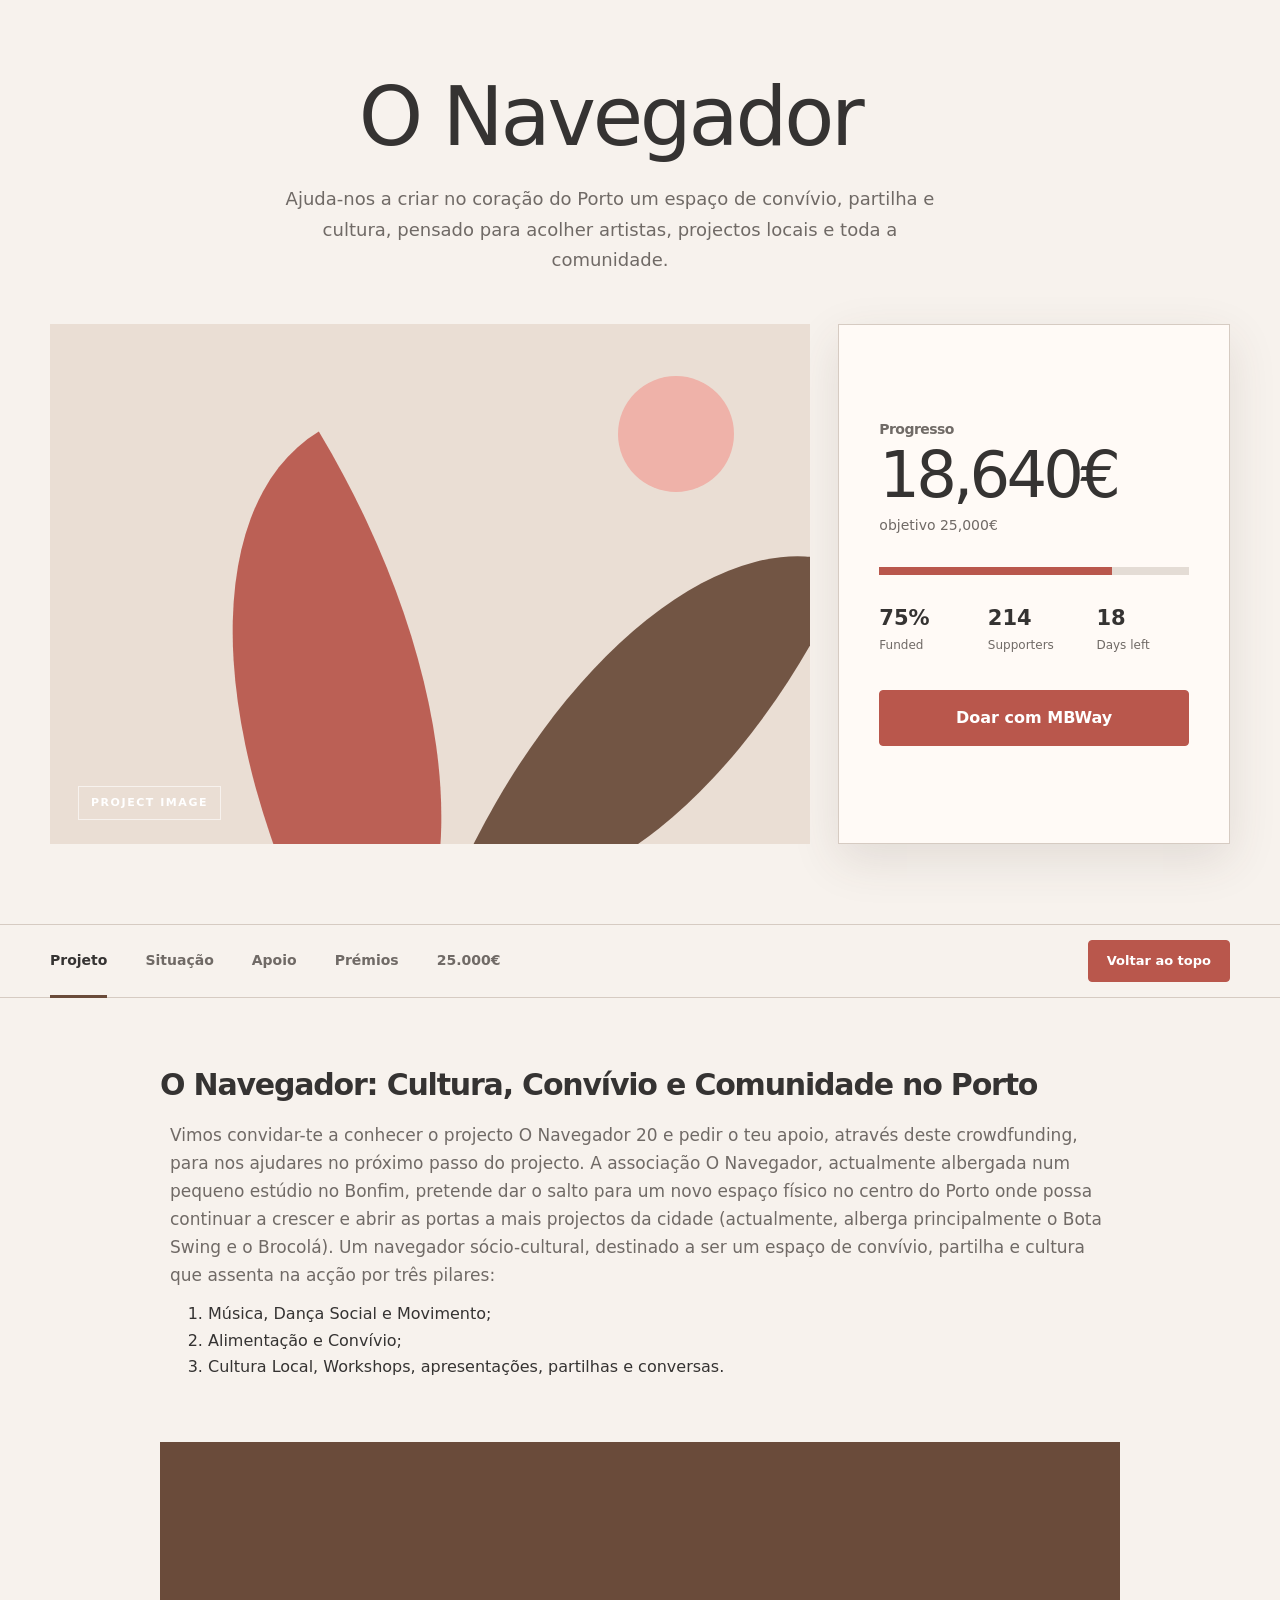
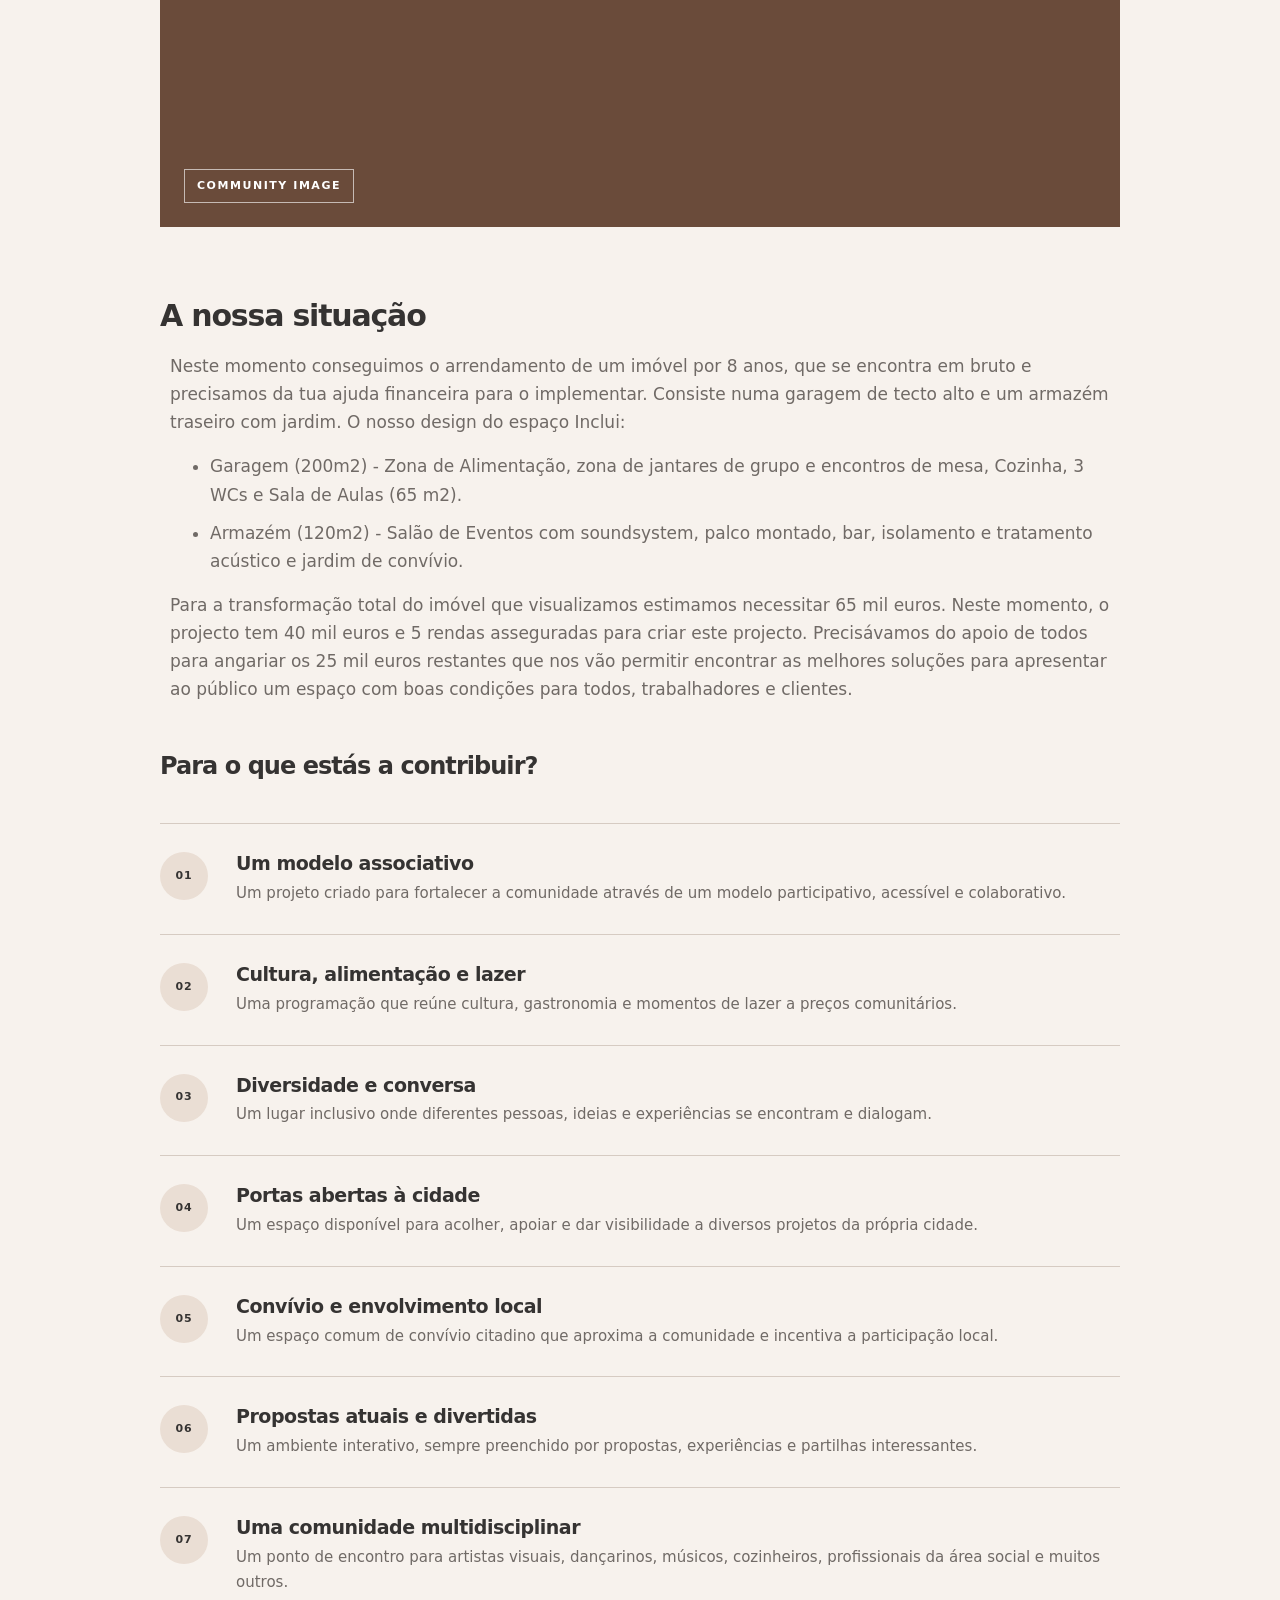
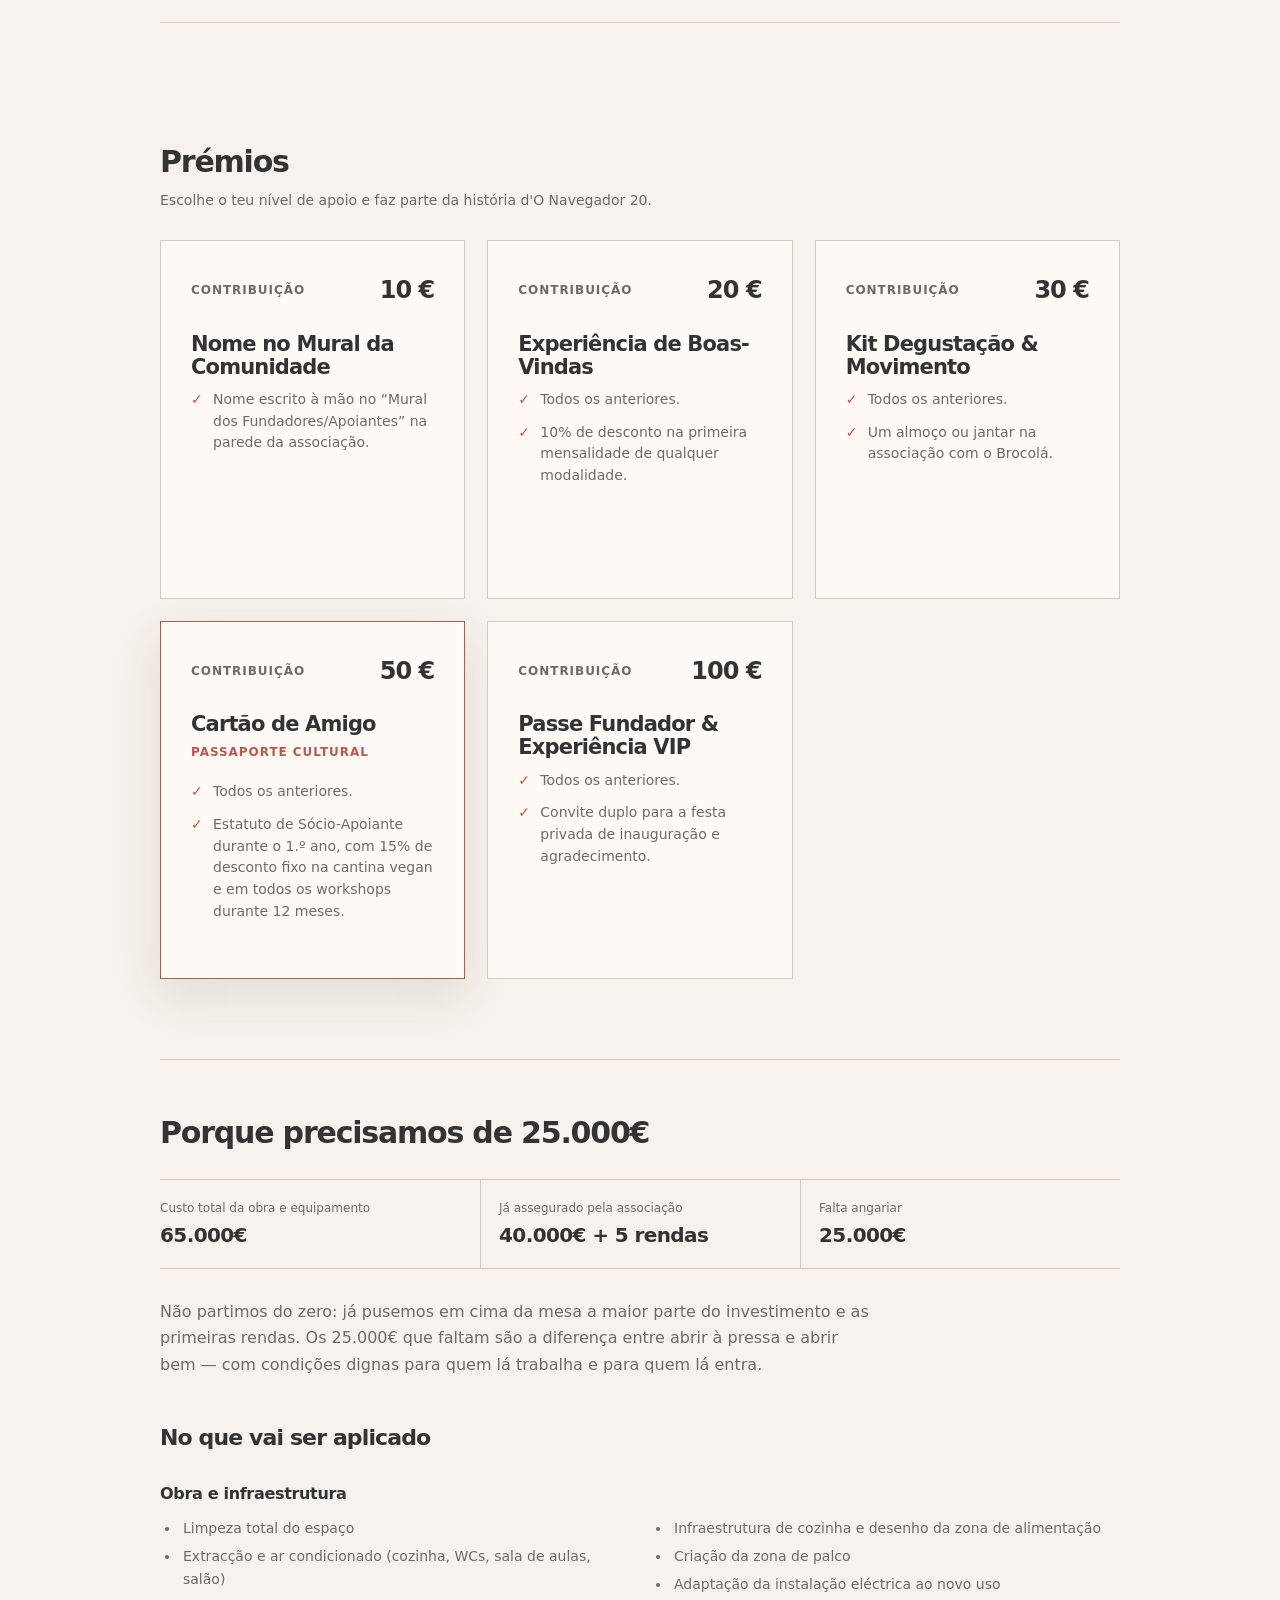
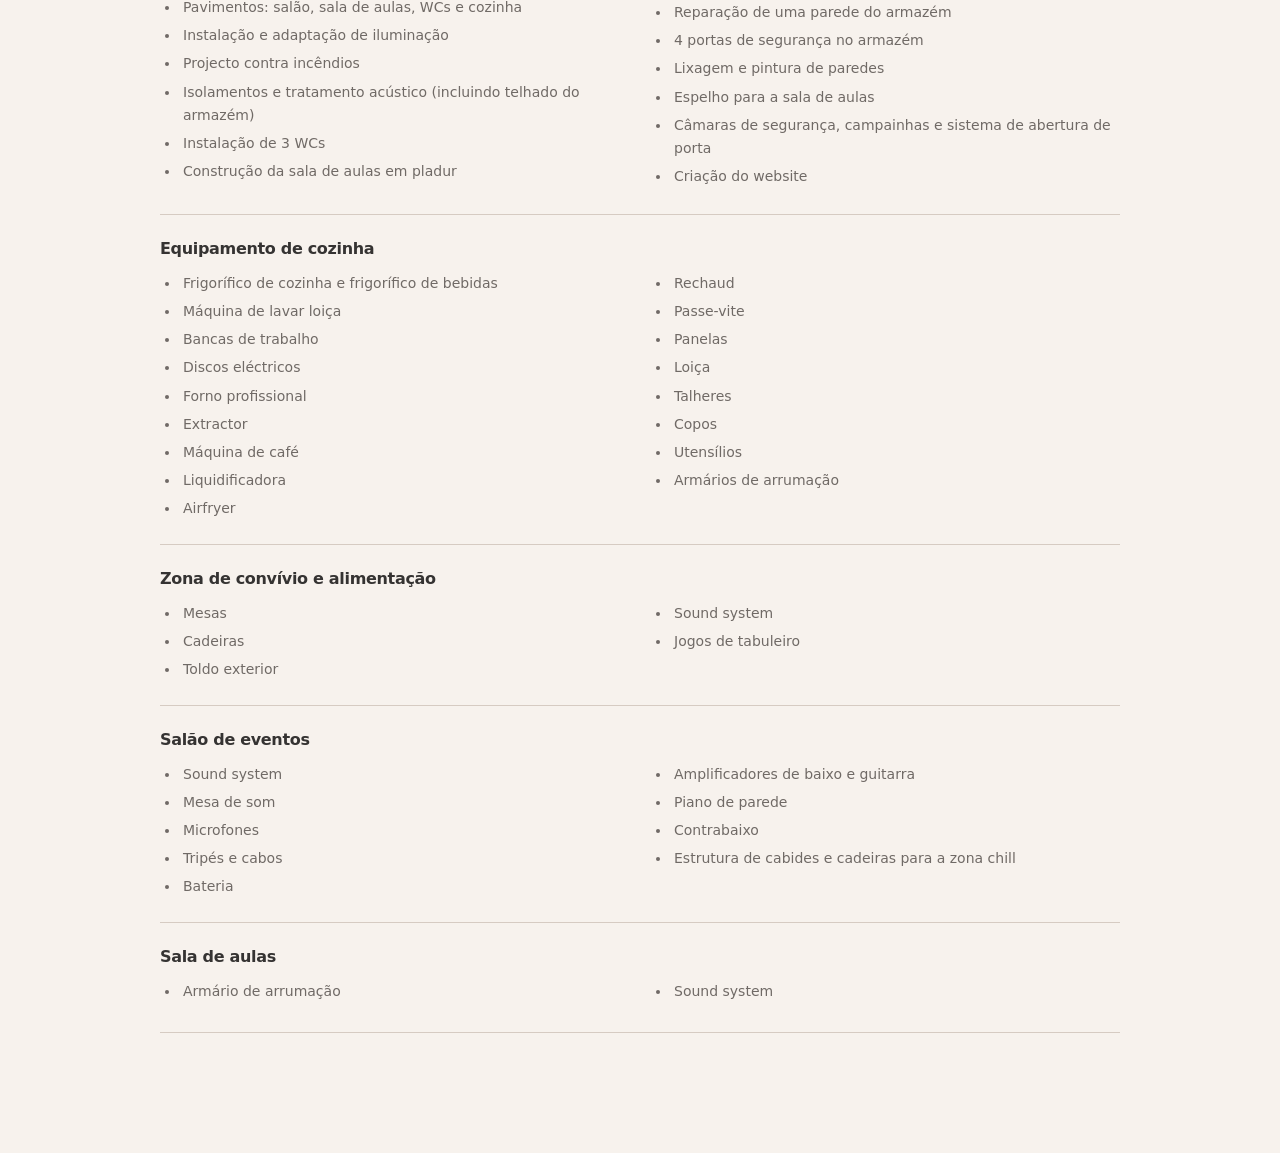
==== commit 510b0f41: "frontend changes" ====
--- a/priv/static/index.html
+++ b/priv/static/index.html
@@ -4,28 +4,25 @@
 <head>
   <meta charset="UTF-8" />
   <meta name="viewport" content="width=device-width, initial-scale=1.0" />
-  <meta name="description"
-    content="Help Greenhouse Commons turn an unused city lot into a welcoming community space." />
-  <title>Greenhouse Commons — Community Crowdfunding</title>
+  <meta name="description" content="O Navegador - Espaço Cultural" />
+  <title>O Navegador — Crowdfunding</title>
   <link rel="stylesheet" href="styles.css" />
 </head>
 
 <body>
-  <main id="main-content">
+  <main id="topo">
     <article class="campaign">
       <header class="campaign__header page-container">
         <div>
           <h1 class="campaign__title">O Navegador</h1>
           <p class="campaign__summary">
-            We’re turning an empty corner of our neighbourhood into a thriving
-            community greenhouse—built for growing food, sharing skills, and
-            bringing people together.
+            Ajuda-nos a criar no coração do Porto um espaço de convívio, partilha e
+            cultura, pensado para acolher artistas, projectos locais e toda a comunidade.
           </p>
         </div>
 
         <div class="campaign__overview">
-          <figure class="media-placeholder media-placeholder--hero"
-            aria-label="Image placeholder for the community greenhouse">
+          <figure class="media-placeholder media-placeholder--hero" aria-label="Image placeholder">
             <span class="media-placeholder__sun" aria-hidden="true"></span>
             <span class="media-placeholder__leaf media-placeholder__leaf--left" aria-hidden="true"></span>
             <span class="media-placeholder__leaf media-placeholder__leaf--right" aria-hidden="true"></span>
@@ -33,9 +30,9 @@
           </figure>
 
           <section class="funding-summary" aria-labelledby="funding-title">
-            <h2 class="funding-summary__label" id="funding-title">Raised so far</h2>
-            <p class="funding-summary__amount">£18,640</p>
-            <p class="funding-summary__goal">of £25,000 goal</p>
+            <h2 class="funding-summary__label" id="funding-title">Progresso</h2>
+            <p class="funding-summary__amount">18,640€</p>
+            <p class="funding-summary__goal">objetivo 25,000€</p>
 
             <div class="progress" role="progressbar" aria-valuenow="75" aria-valuemin="0" aria-valuemax="100"
               aria-label="Campaign is 75 percent funded">
@@ -58,19 +55,15 @@
             </dl>
 
             <a class="button button--primary button--large button--full" href="#rewards">
-              Back this project
+              Doar com MBWay
             </a>
 
-            <p class="funding-summary__assurance">
-              <svg class="funding-summary__assurance-icon" viewBox="0 0 24 24" aria-hidden="true">
-                <path d="M12 3 5 6v5c0 4.5 2.8 8 7 10 4.2-2 7-5.5 7-10V6l-7-3Z"></path>
-                <path d="m9 12 2 2 4-4"></path>
-              </svg>
+            <!-- <p class="funding-summary__assurance">
               <span>
                 All-or-nothing funding. You’ll only be charged if the project
                 meets its goal.
               </span>
-            </p>
+            </p> -->
           </section>
         </div>
       </header>
@@ -79,22 +72,22 @@
         <div class="campaign-nav__inner page-container">
           <ul class="campaign-nav__list">
             <li class="campaign-nav__item">
-              <a class="campaign-nav__link campaign-nav__link--active" href="#greenhouse-title">Projeto</a>
+              <a class="campaign-nav__link campaign-nav__link--active" href="#projeto">Projeto</a>
             </li>
             <li class="campaign-nav__item">
-              <a class="campaign-nav__link" href="#build-title">Situação</a>
+              <a class="campaign-nav__link" href="#situacao">Situação</a>
             </li>
             <li class="campaign-nav__item">
-              <a class="campaign-nav__link" href="#contribution-title">Apoio</a>
+              <a class="campaign-nav__link" href="#apoio">Apoio</a>
             </li>
             <li class="campaign-nav__item">
-              <a class="campaign-nav__link" href="#rewards-title">Prémios</a>
+              <a class="campaign-nav__link" href="#premios">Prémios</a>
             </li>
             <li class="campaign-nav__item">
-              <a class="campaign-nav__link" href="#funding-details-title">25.000€</a>
+              <a class="campaign-nav__link" href="#25">25.000€</a>
             </li>
           </ul>
-          <a class="button button--primary button--small campaign-nav__action" href="#main-content">
+          <a class="button button--primary button--small campaign-nav__action" href="#topo">
             Voltar ao topo
           </a>
         </div>
@@ -116,8 +109,8 @@
               </p>
             </div> -->
 
-            <section class="story-section" aria-labelledby="greenhouse-title">
-              <h2 class="story-section__title" id="greenhouse-title">O Navegador: Cultura, Convívio e Comunidade no
+            <section class="story-section" aria-labelledby="projeto">
+              <h2 class="story-section__title" id="projeto">O Navegador: Cultura, Convívio e Comunidade no
                 Porto</h2>
 
               <p class="story-section__copy">
@@ -158,8 +151,8 @@
             <a class="organiser__link" href="#organiser-title">View profile</a>
           </section> -->
           </section>
-          <section class="story-section" aria-labelledby="build-title">
-            <h2 class="story-section__title" id="build-title">A nossa situação</h2>
+          <section class="story-section" aria-labelledby="situacao">
+            <h2 class="story-section__title" id="situacao">A nossa situação</h2>
             <p class="story-section__copy">
               Neste momento conseguimos o arrendamento de um imóvel por 8
               anos, que se encontra em bruto e precisamos da tua ajuda
@@ -188,7 +181,7 @@
               apresentar ao público um espaço com boas condições para todos, trabalhadores e clientes.
             </p>
 
-            <h2 id="contribution-title">
+            <h2 id="apoio">
               Para o que estás a contribuir?
             </h2>
             <!-- <p class="story-section__copy">
@@ -276,9 +269,9 @@
             </ol>
           </section>
 
-          <section class="rewards" id="rewards" aria-labelledby="rewards-title">
+          <section class="rewards" id="rewards" aria-labelledby="premios">
             <header class="rewards__header">
-              <h2 class="rewards__title" id="rewards-title">Prémios</h2>
+              <h2 class="rewards__title" id="premios">Prémios</h2>
               <p class="rewards__intro">
                 Escolhe o teu nível de apoio e faz parte da história d'O Navegador 20.
               </p>
@@ -301,9 +294,9 @@
                 <p class="reward-card__amount">20 €</p>
               </header>
               <h3 class="reward-card__title">Experiência de Boas-Vindas</h3>
-              <p class="reward-card__subtitle">Gastronomia &amp; Arte</p>
+              <!-- <p class="reward-card__subtitle">Gastronomia &amp; Arte</p> -->
               <ul class="reward-card__benefits">
-                <li>Nome no mural.</li>
+                <li>Todos os anteriores.</li>
                 <li>10% de desconto na primeira mensalidade de qualquer modalidade.</li>
               </ul>
             </article>
@@ -315,13 +308,12 @@
               </header>
               <h3 class="reward-card__title">Kit Degustação &amp; Movimento</h3>
               <ul class="reward-card__benefits">
-                <li>Nome no mural.</li>
+                <li>Todos os anteriores.</li>
                 <li>Um almoço ou jantar na associação com o Brocolá.</li>
               </ul>
             </article>
 
             <article class="reward-card reward-card--featured">
-              <p class="reward-card__badge">Mais popular</p>
               <div class="reward-card__body">
                 <header class="reward-card__header">
                   <p class="reward-card__pledge-label">Contribuição</p>
@@ -330,7 +322,7 @@
                 <h3 class="reward-card__title">Cartão de Amigo</h3>
                 <p class="reward-card__subtitle">Passaporte Cultural</p>
                 <ul class="reward-card__benefits">
-                  <li>Nome no mural com destaque.</li>
+                  <li>Todos os anteriores.</li>
                   <li>
                     Estatuto de Sócio-Apoiante durante o 1.º ano, com 15% de desconto fixo na cantina
                     vegan e em todos os workshops durante 12 meses.
@@ -346,20 +338,15 @@
               </header>
               <h3 class="reward-card__title">Passe Fundador &amp; Experiência VIP</h3>
               <ul class="reward-card__benefits">
-                <li>Nome no mural em secção especial.</li>
-                <li>
-                  Estatuto de Sócio VIP durante o 1.º ano, com 20% de desconto na cantina, aulas e
-                  workshops durante 12 meses.
-                </li>
-                <li>Um almoço ou jantar na associação com o Brocolá.</li>
+                <li>Todos os anteriores.</li>
                 <li>Convite duplo para a festa privada de inauguração e agradecimento.</li>
               </ul>
             </article>
           </section>
 
 
-          <section class="funding-details" lang="pt-PT" aria-labelledby="funding-details-title">
-            <h2 class="funding-details__title" id="funding-details-title">
+          <section class="funding-details" lang="pt-PT" aria-labelledby="25">
+            <h2 class="funding-details__title" id="25">
               Porque precisamos de 25.000€
             </h2>
 
@@ -513,58 +500,53 @@
     </article>
   </main>
 
-  <footer class="site-footer">
-    <!-- <div class="site-footer__content page-container"> -->
-    <!--   <section class="site-footer__about" aria-labelledby="footer-about-title"> -->
-    <!--     <h2 class="site-footer__brand" id="footer-about-title"> -->
-    <!--       <span class="brand-mark" aria-hidden="true"> -->
-    <!--         <span class="brand-mark__leaf"></span> -->
-    <!--         <span class="brand-mark__leaf"></span> -->
-    <!--         <span class="brand-mark__leaf"></span> -->
-    <!--       </span> -->
-    <!--       gather -->
-    <!--     </h2> -->
-    <!--     <p class="site-footer__tagline">Good ideas grow when we gather.</p> -->
-    <!--   </section> -->
-    <!---->
-    <!--   <nav class="footer-nav" aria-label="Explore"> -->
-    <!--     <h2 class="footer-nav__title">Explore</h2> -->
-    <!--     <ul class="footer-nav__list"> -->
-    <!--       <li class="footer-nav__item"><a class="footer-nav__link" href="#story">Discover projects</a></li> -->
-    <!--       <li class="footer-nav__item"><a class="footer-nav__link" href="#rewards">Start a project</a></li> -->
-    <!--       <li class="footer-nav__item"><a class="footer-nav__link" href="#updates">How it works</a></li> -->
-    <!--     </ul> -->
-    <!--   </nav> -->
-    <!---->
-    <!--   <nav class="footer-nav" aria-label="About"> -->
-    <!--     <h2 class="footer-nav__title">About</h2> -->
-    <!--     <ul class="footer-nav__list"> -->
-    <!--       <li class="footer-nav__item"><a class="footer-nav__link" href="#story">Our story</a></li> -->
-    <!--       <li class="footer-nav__item"><a class="footer-nav__link" href="#main-content">Trust &amp; safety</a></li> -->
-    <!--       <li class="footer-nav__item"><a class="footer-nav__link" href="#comments">Help centre</a></li> -->
-    <!--     </ul> -->
-    <!--   </nav> -->
-    <!---->
-    <!--   <section class="newsletter" aria-labelledby="newsletter-title"> -->
-    <!--     <h2 class="newsletter__title" id="newsletter-title">Stay in the loop</h2> -->
-    <!--     <p class="newsletter__description">Fresh projects and good news, once a month.</p> -->
-    <!--     <form class="newsletter__form"> -->
-    <!--       <label class="visually-hidden" for="email">Email address</label> -->
-    <!--       <input class="newsletter__input" id="email" type="email" placeholder="Email address" required /> -->
-    <!--       <button class="newsletter__submit" type="submit" aria-label="Subscribe">→</button> -->
-    <!--     </form> -->
-    <!--   </section> -->
-    <!-- </div> -->
-
-    <div class="site-footer__legal page-container">
-      <p>© 2026 Gather Community Funding</p>
-      <nav class="legal-nav" aria-label="Legal">
-        <a class="legal-nav__link" href="#main-content">Privacy</a>
-        <a class="legal-nav__link" href="#main-content">Terms</a>
-        <a class="legal-nav__link" href="#main-content">Accessibility</a>
-      </nav>
-    </div>
-  </footer>
+  <!-- <footer class="site-footer"> -->
+  <!-- <div class="site-footer__content page-container"> -->
+  <!--   <section class="site-footer__about" aria-labelledby="footer-about-title"> -->
+  <!--     <h2 class="site-footer__brand" id="footer-about-title"> -->
+  <!--       <span class="brand-mark" aria-hidden="true"> -->
+  <!--         <span class="brand-mark__leaf"></span> -->
+  <!--         <span class="brand-mark__leaf"></span> -->
+  <!--         <span class="brand-mark__leaf"></span> -->
+  <!--       </span> -->
+  <!--       gather -->
+  <!--     </h2> -->
+  <!--     <p class="site-footer__tagline">Good ideas grow when we gather.</p> -->
+  <!--   </section> -->
+  <!---->
+  <!--   <nav class="footer-nav" aria-label="Explore"> -->
+  <!--     <h2 class="footer-nav__title">Explore</h2> -->
+  <!--     <ul class="footer-nav__list"> -->
+  <!--       <li class="footer-nav__item"><a class="footer-nav__link" href="#story">Discover projects</a></li> -->
+  <!--       <li class="footer-nav__item"><a class="footer-nav__link" href="#rewards">Start a project</a></li> -->
+  <!--       <li class="footer-nav__item"><a class="footer-nav__link" href="#updates">How it works</a></li> -->
+  <!--     </ul> -->
+  <!--   </nav> -->
+  <!---->
+  <!--   <nav class="footer-nav" aria-label="About"> -->
+  <!--     <h2 class="footer-nav__title">About</h2> -->
+  <!--     <ul class="footer-nav__list"> -->
+  <!--       <li class="footer-nav__item"><a class="footer-nav__link" href="#story">Our story</a></li> -->
+  <!--       <li class="footer-nav__item"><a class="footer-nav__link" href="#topo">Trust &amp; safety</a></li> -->
+  <!--       <li class="footer-nav__item"><a class="footer-nav__link" href="#comments">Help centre</a></li> -->
+  <!--     </ul> -->
+  <!--   </nav> -->
+  <!---->
+  <!--   <section class="newsletter" aria-labelledby="newsletter-title"> -->
+  <!--     <h2 class="newsletter__title" id="newsletter-title">Stay in the loop</h2> -->
+  <!--     <p class="newsletter__description">Fresh projects and good news, once a month.</p> -->
+  <!--     <form class="newsletter__form"> -->
+  <!--       <label class="visually-hidden" for="email">Email address</label> -->
+  <!--       <input class="newsletter__input" id="email" type="email" placeholder="Email address" required /> -->
+  <!--       <button class="newsletter__submit" type="submit" aria-label="Subscribe">→</button> -->
+  <!--     </form> -->
+  <!--   </section> -->
+  <!-- </div> -->
+
+  <!-- <div class="site-footer__legal page-container">
+      <p>©</p>
+    </div> -->
+  <!-- </footer> -->
 
   <p class="toast" role="status" aria-live="polite" hidden>Project link copied</p>
 
--- a/priv/static/styles.css
+++ b/priv/static/styles.css
@@ -28,6 +28,7 @@
   --font-heading: "Manrope", "Avenir Next", system-ui, sans-serif;
 
   --content-width: 1180px;
+  --story-width: 960px;
   --content-gutter: 48px;
   --border-radius: 4px;
   --shadow-card: 0 16px 45px rgba(75, 58, 48, 0.12);
@@ -408,6 +409,7 @@
 
 .funding-summary__label {
   margin-bottom: 2px;
+  margin-top: 0;
   color: var(--color-text-muted);
   font-size: 14px;
   font-weight: 600;
@@ -458,7 +460,7 @@
   display: block;
   width: 75%;
   height: 100%;
-  background: var(--color-secondary);
+  background: var(--color-primary);
 }
 
 .campaign-stats {
@@ -558,6 +560,7 @@
 
 .campaign__content {
   display: grid;
+  max-width: var(--story-width);
   /* grid-template-columns: minmax(0, 1.65fr) minmax(320px, 0.85fr); */
   align-items: start;
   gap: 90px;
@@ -580,7 +583,7 @@
 
 .story__pillars {
   margin: 0.75em 0 0;
-  padding-left: 1.5em;
+  padding-left: 3em;
 }
 
 .story-section__title,
@@ -588,7 +591,7 @@
 .comments__title,
 .rewards__title {
   margin-bottom: 20px;
-  font-size: 34px;
+  font-size: 30px;
   font-weight: 600;
 }
 
@@ -856,10 +859,6 @@
 .reward-card__body {
   height: 100%;
   padding: 30px;
-}
-
-.reward-card--featured .reward-card__body {
-  padding-top: 62px;
 }
 
 .reward-card__header {
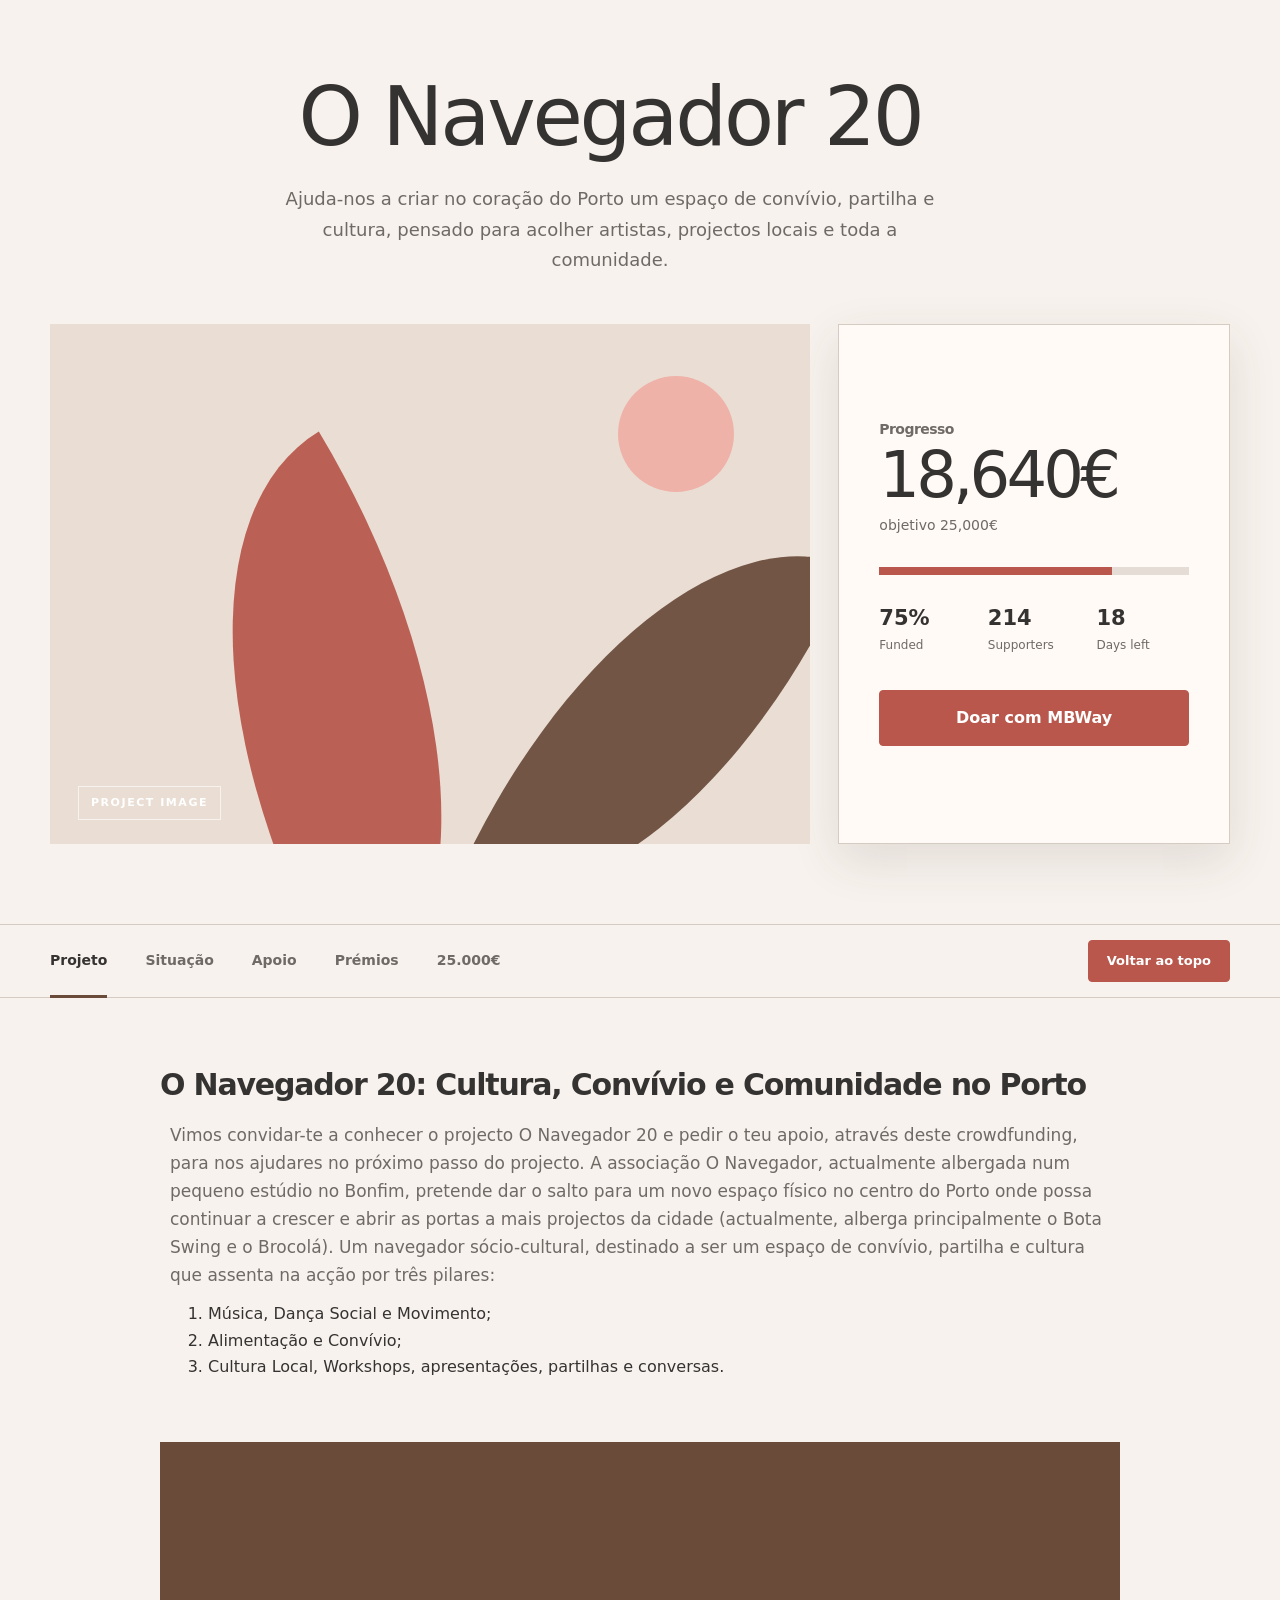
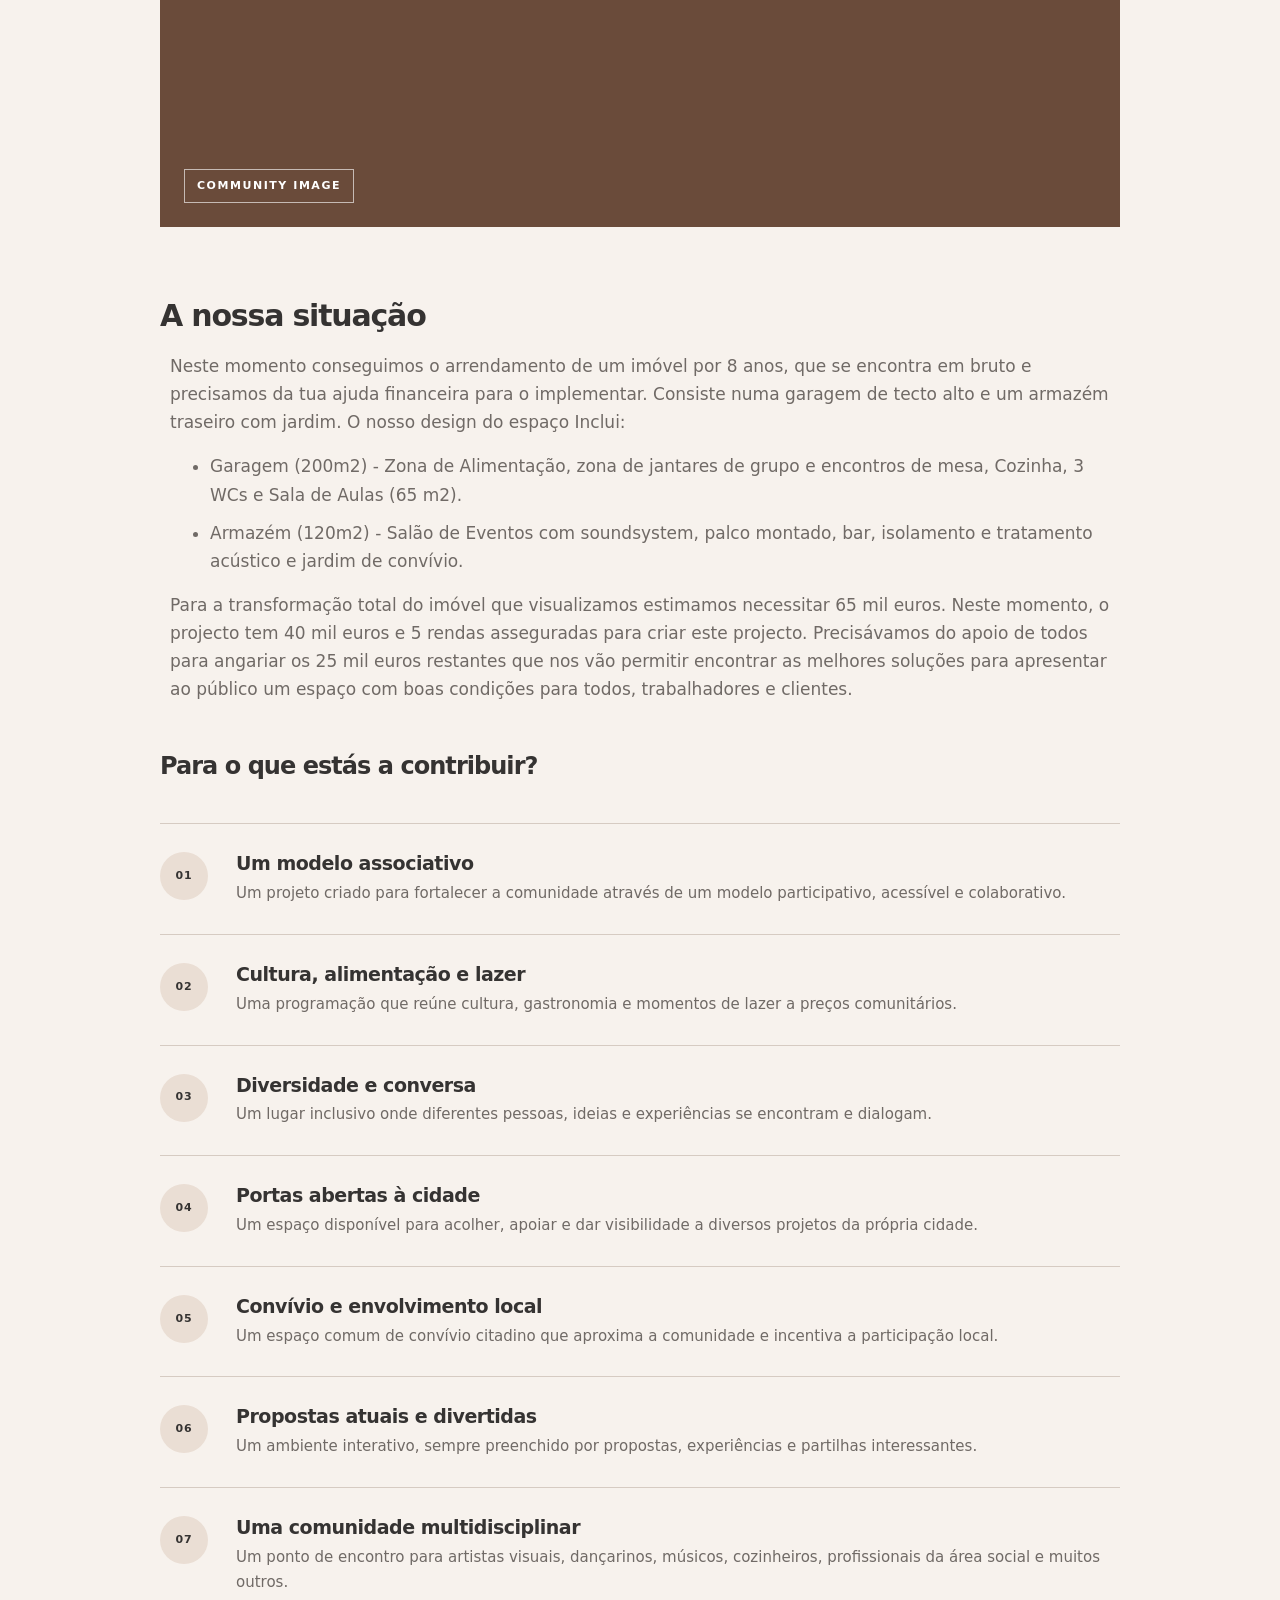
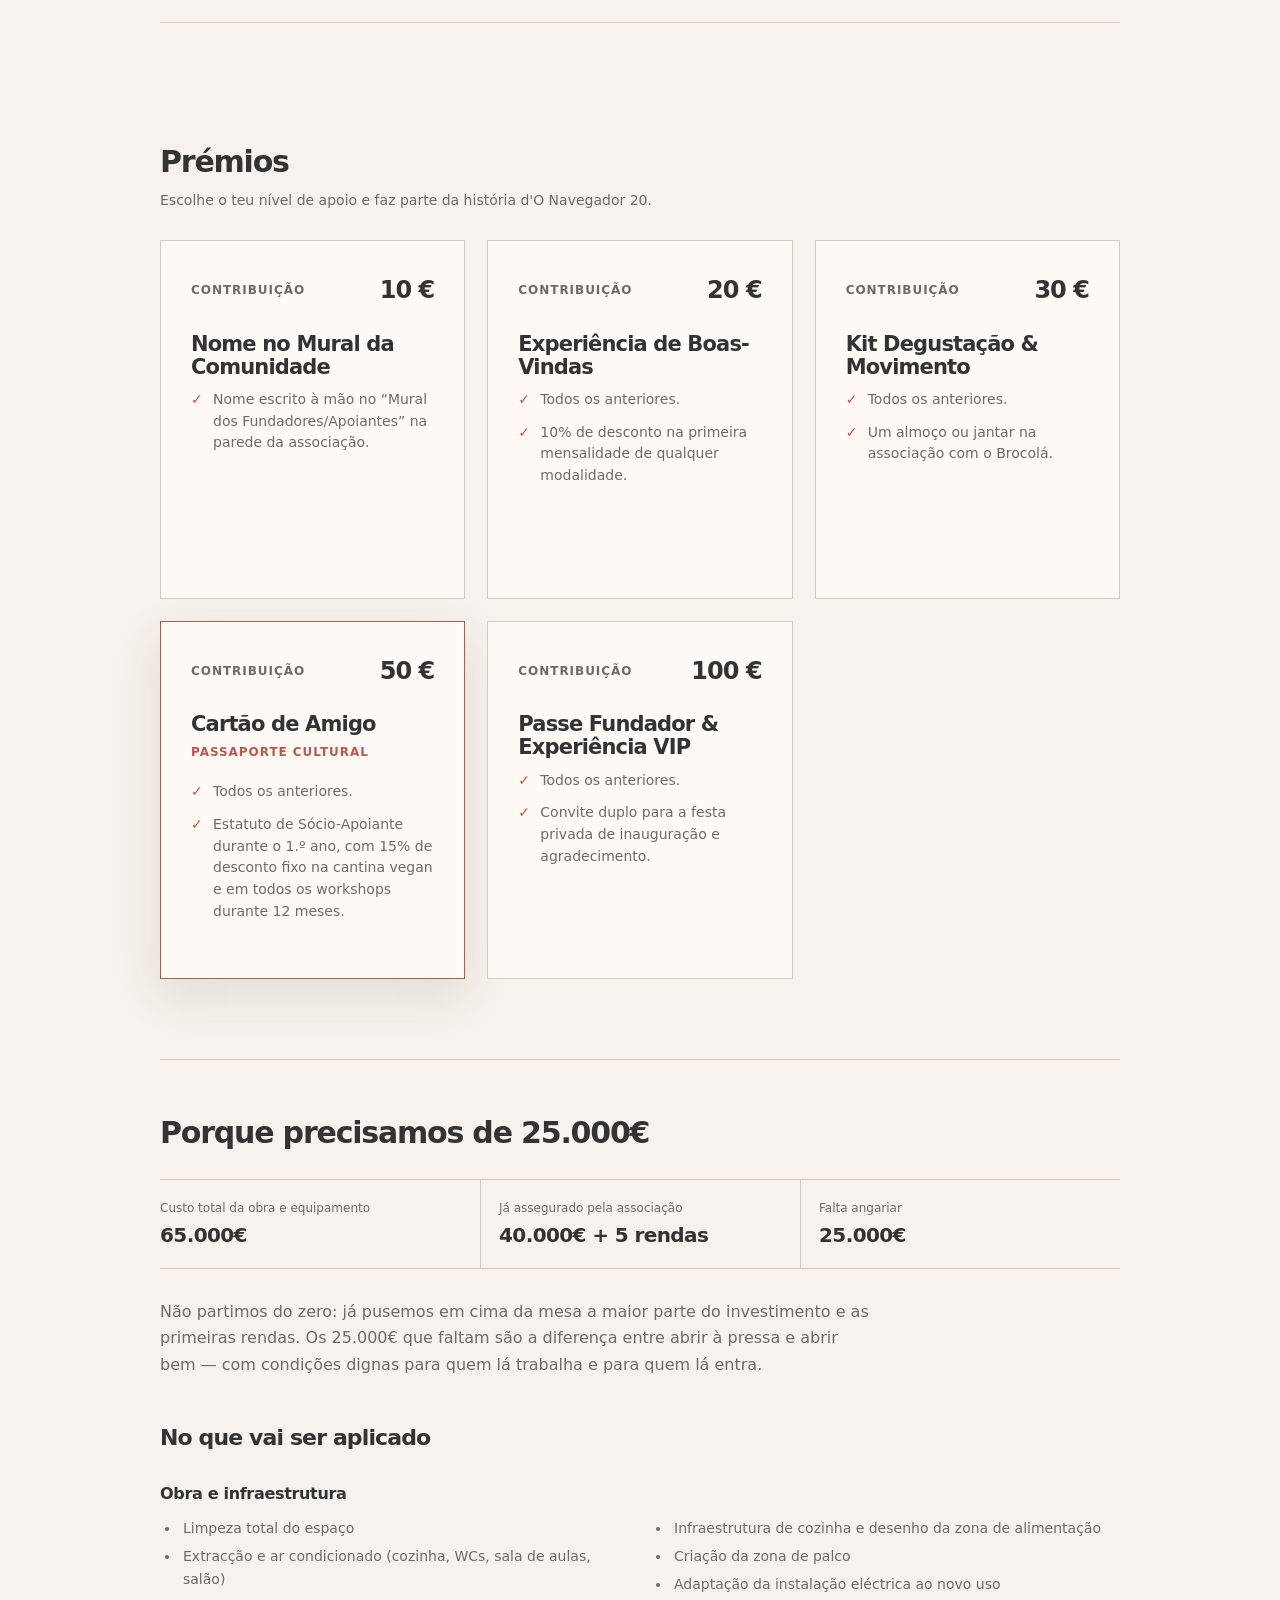
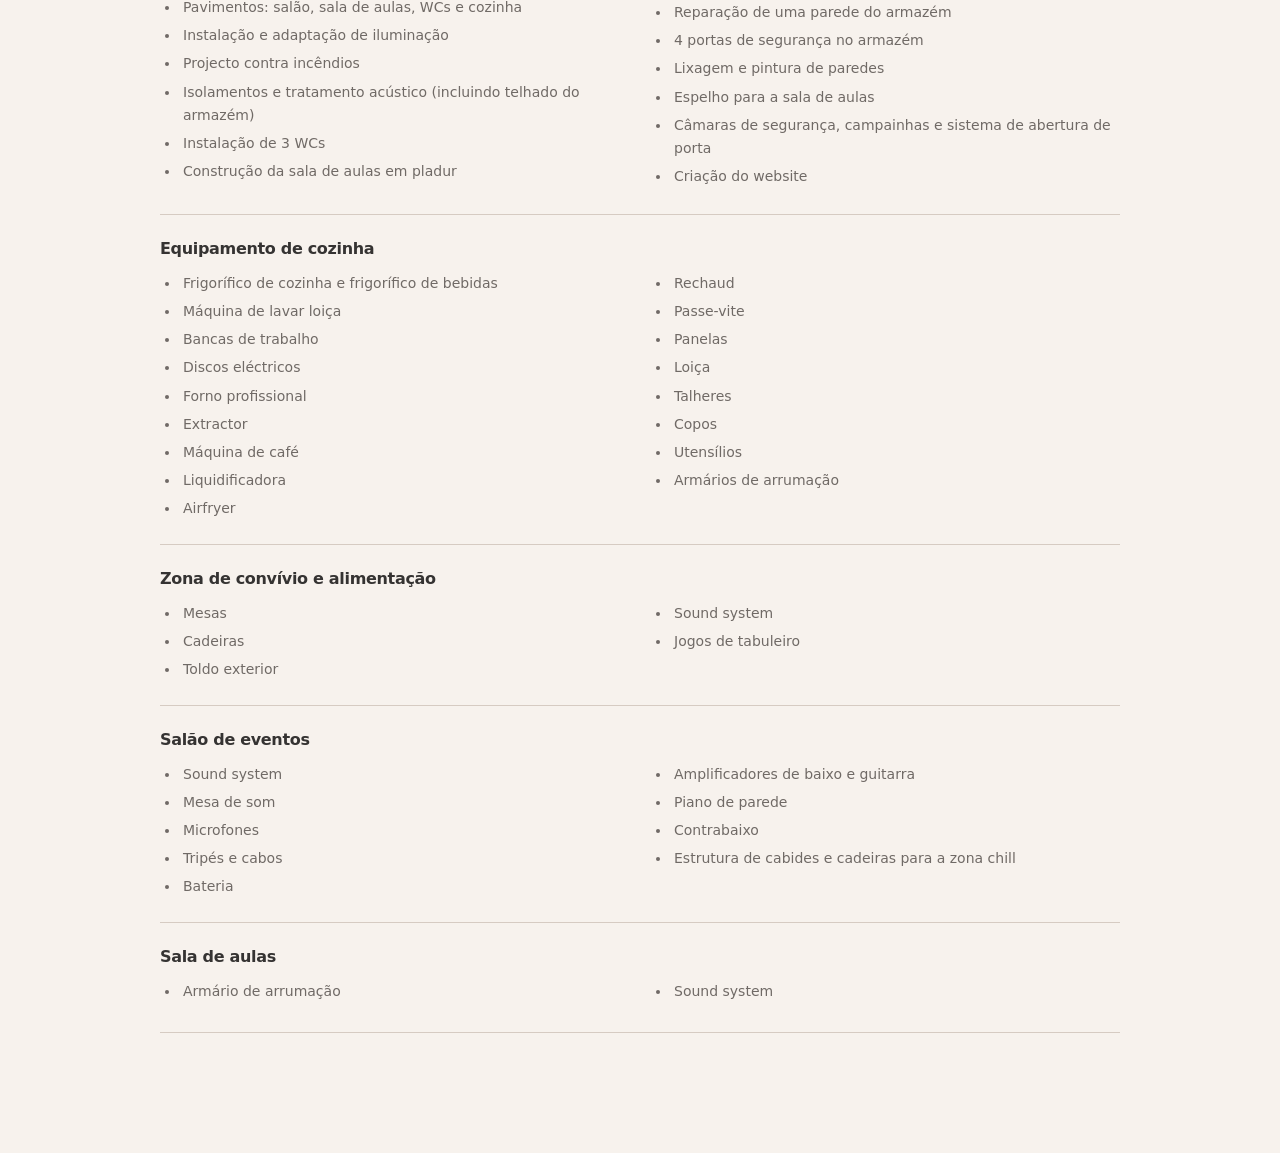
==== commit db5f8ebb: "navegador 20" ====
--- a/priv/static/index.html
+++ b/priv/static/index.html
@@ -14,7 +14,7 @@
     <article class="campaign">
       <header class="campaign__header page-container">
         <div>
-          <h1 class="campaign__title">O Navegador</h1>
+          <h1 class="campaign__title">O Navegador 20</h1>
           <p class="campaign__summary">
             Ajuda-nos a criar no coração do Porto um espaço de convívio, partilha e
             cultura, pensado para acolher artistas, projectos locais e toda a comunidade.
@@ -110,7 +110,7 @@
             </div> -->
 
             <section class="story-section" aria-labelledby="projeto">
-              <h2 class="story-section__title" id="projeto">O Navegador: Cultura, Convívio e Comunidade no
+              <h2 class="story-section__title" id="projeto">O Navegador 20: Cultura, Convívio e Comunidade no
                 Porto</h2>
 
               <p class="story-section__copy">
